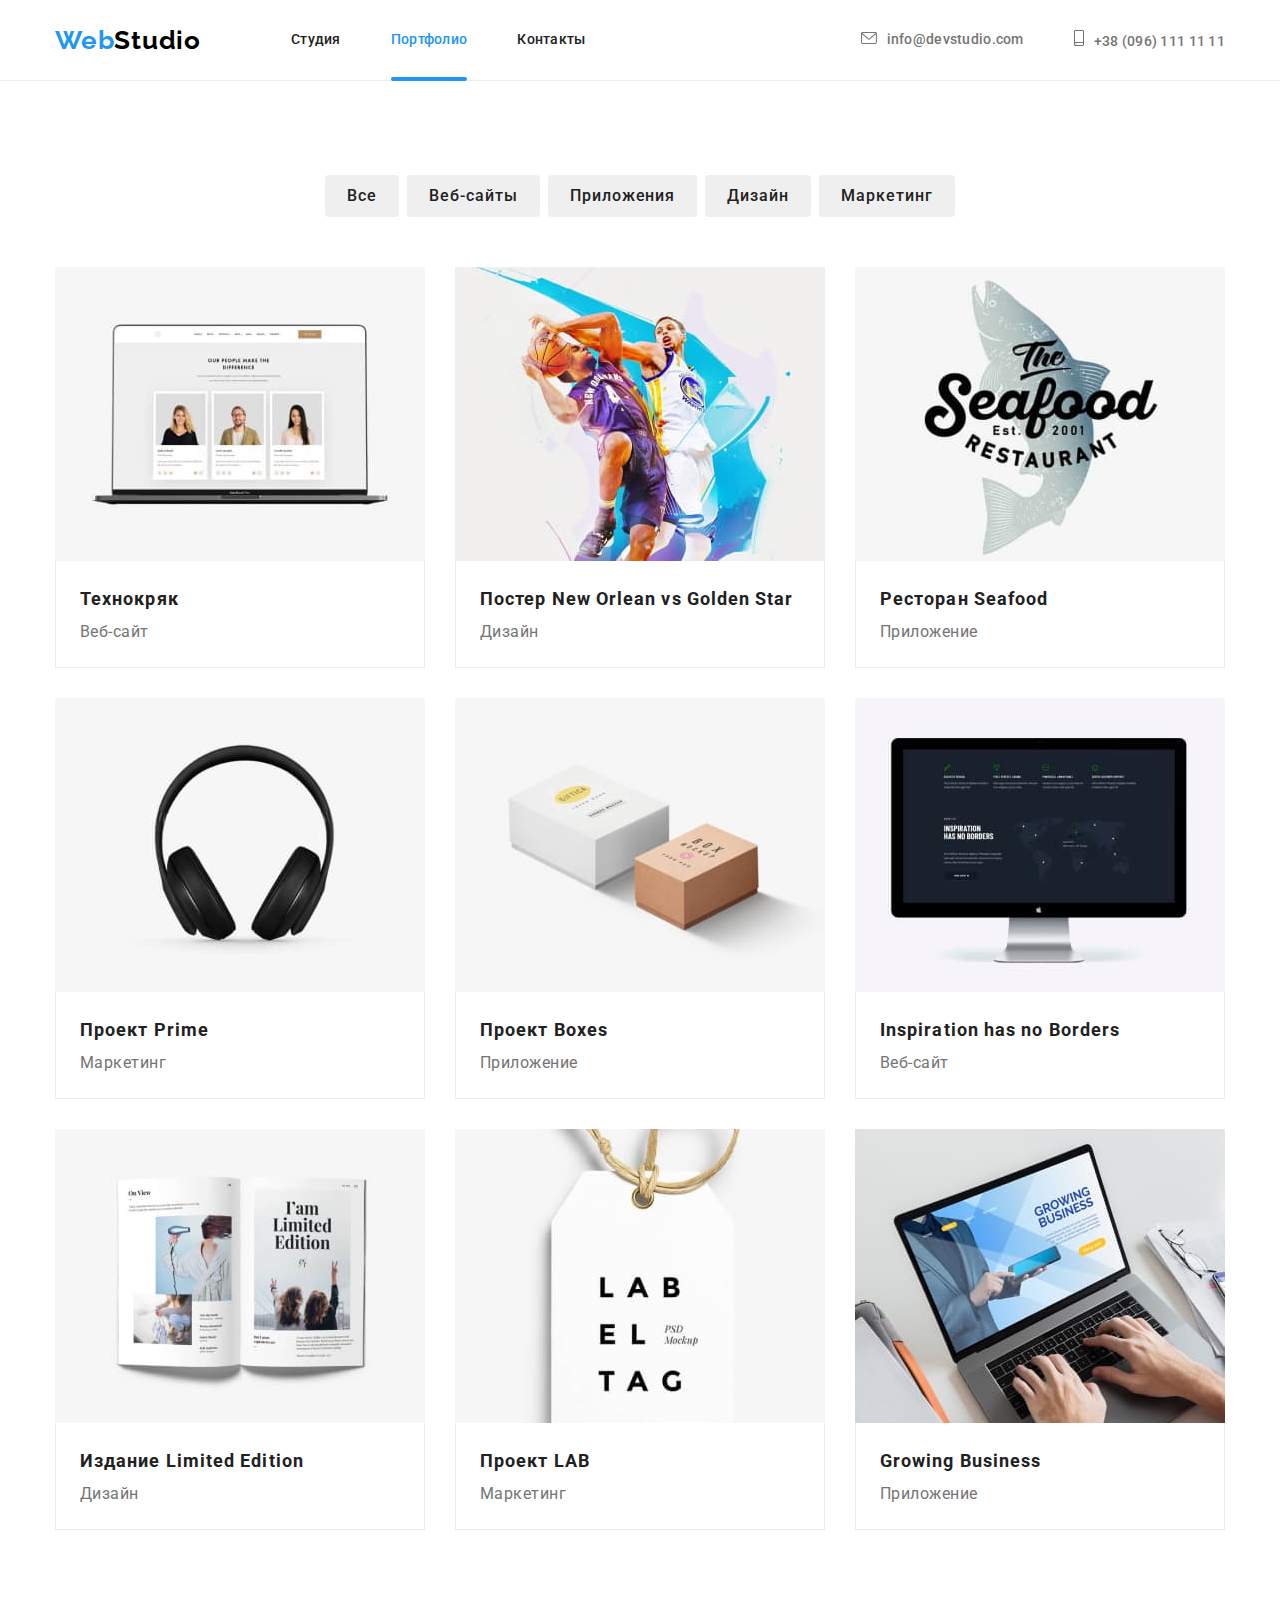
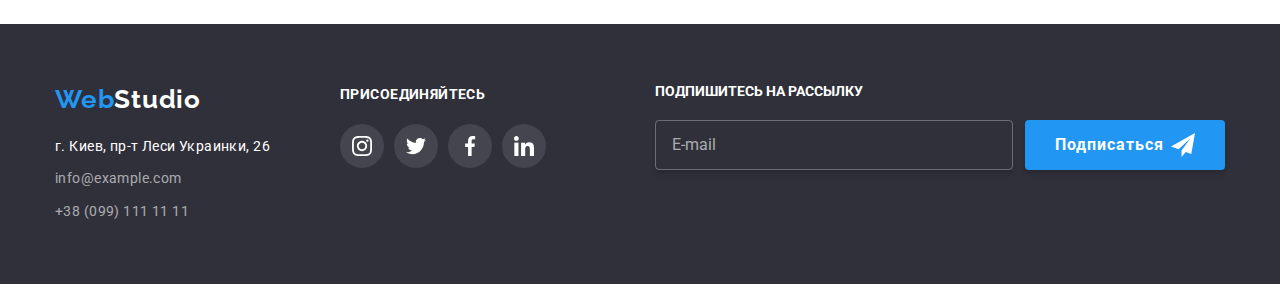
==== portfolio.html @ 4496e3cc "commit" ====
<!DOCTYPE html>
<html lang="ru">

<head>
    <meta charset="UTF-8">
    <title>Document</title>
    <link rel="preconnect" href="https://fonts.googleapis.com">
    <link rel="preconnect" href="https://fonts.gstatic.com" crossorigin>
    <link href="https://fonts.googleapis.com/css2?family=Raleway:wght@700&family=Roboto:wght@400;500;700;900&display=swap" rel="stylesheet">
    <link rel="stylesheet" href="https://cdn.jsdelivr.net/npm/modern-normalize@1.1.0/modern-normalize.min.css">
    <link rel="stylesheet" href="./css/main.min.css">
</head>

<body>
    <!--HEADER-->
<header class="page__header">
    <div class="container page__header-container">
        <nav class="page__nav">
            <a class="logo link" href="./index.html"><span class="page__logo">Web</span>Studio</a>
            <ul class="menu list">
                <li class="menu__item">
                    <a class="menu__link link" href="./index.html">Студия</a>
                </li>

                <li class="menu__item">
                    <a class="menu__link link current" href="./portfolio.html">Портфолио</a>
                </li>
                <li class="menu__item">
                    <a class="menu__link link" href="">Контакты</a>
                </li>
            </ul>
        </nav>
        <a class="contact__detail contact__margin link" href="mailto:info@devstudio.com">
            <svg class="contact__icon" width="16" height="12">
                <use href="./images/sprite.svg#icon-envelope"></use>
            </svg>info@devstudio.com</a>
        <a class="contact__detail link" href="tel:+38(096)1111111">
            <svg class="contact__icon" width="10" height="16">
                <use href="./images/sprite.svg#icon-smartphone"></use>
            </svg>+38 (096) 111 11 11</a>
    </div>
    </header>
    <main>
        <!--Секция "Кнопки навигации"-->
        <section class="portfolio__section">
            <div class="container">
            <!--<h1>Кнопки навигации</h1>-->
            <ul class="list portfolio__btn">
                <li>
                    <button class="modal__btn" type="button">Все</button>
                </li>
                <li>
                    <button class="modal__btn" type="button">Веб-сайты</button>
                </li>
                <li>
                    <button class="modal__btn" type="button">Приложения</button>
                </li>
                <li>
                    <button class="modal__btn" type="button">Дизайн</button>
                </li>
                <li>
                    <button class="modal__btn" type="button">Маркетинг</button>
                </li>
            </ul>
            <!--<h2>Иконки проектов</h2>-->
            <ul class="portfolio__list list">
                <li class="portfolio__item">
                    <a class="portfolio__link link" href="">
                        <div class="portfolio__img-wrapper">
                            <img src="./images/imgikon1.jpg" alt="Ноутбук с открытой страницей сайта" width="370">
                                <p class="overlay">Ресурс предлагает комплексные предложения с разным уровнем функционала и сервисов. Все это позволит
                            посетителю получить исчерпывающие сведения о компании или частном лице.</p>
                        </div>
                        <div class="portfolio__item-wrapper">
                            <h3 class="portfolio__header">Технокряк</h3>
                            <p class="portfolio__descr">Веб-сайт</p>
                        </div>
                    </a>
                </li>
                <li class="portfolio__item">
                    <a class="portfolio__link link" href="">
                        <div class="portfolio__img-wrapper">
                            <img src="./images/imgikon2.jpg" alt="Игра двоих баскетболистов" width="370">
                                <p class="overlay">Ресурс предлагает комплексные предложения с разным уровнем функционала и сервисов. Все это позволит
                            посетителю получить исчерпывающие сведения о компании или частном лице.</p>
                        </div>
                        <div class="portfolio__item-wrapper">
                            <h3 class="portfolio__header">Постер New Orlean vs Golden Star</h3>
                            <p class="portfolio__descr">Дизайн</p>
                        </div>
                    </a>
                </li>
                <li class="portfolio__item">
                    <a class="portfolio__link link" href="">
                        <div class="portfolio__img-wrapper">
                            <img src="./images/imgikon3.jpg" alt="Логотип ресторана Seafood" width="370">
                                <p class="overlay">Ресурс предлагает комплексные предложения с разным уровнем функционала и сервисов. Все это позволит
                            посетителю получить исчерпывающие сведения о компании или частном лице.</p>
                            </div>
                        <div class="portfolio__item-wrapper">
                            <h3 class="portfolio__header">Ресторан Seafood</h3>
                            <p class="portfolio__descr">Приложение</p>
                        </div>
                    </a>
                </li>
                <li class="portfolio__item">
                    <a class="portfolio__link link" href="">
                        <div class="portfolio__img-wrapper">
                            <img src="./images/imgikon4.jpg" alt="Накладные наушники" width="370">
                                <p class="overlay">Ресурс предлагает комплексные предложения с разным уровнем функционала и сервисов. Все это позволит
                            посетителю получить исчерпывающие сведения о компании или частном лице.</p>
                            </div>
                        <div class="portfolio__item-wrapper">
                            <h3 class="portfolio__header">Проект Prime</h3>
                            <p class="portfolio__descr">Маркетинг</p>
                        </div>
                    </a>
                </li>
                <li class="portfolio__item">
                    <a class="portfolio__link link" href="">
                        <div class="portfolio__img-wrapper">
                            <img src="./images/imgikon5.jpg" alt="Две коробки" width="370">
                                <p class="overlay">Ресурс предлагает комплексные предложения с разным уровнем функционала и сервисов. Все это позволит
                            посетителю получить исчерпывающие сведения о компании или частном лице.</p>
                            </div>
                        <div class="portfolio__item-wrapper">
                            <h3 class="portfolio__header">Проект Boxes</h3>
                            <p class="portfolio__descr">Приложение</p>
                        </div>
                    </a>
                </li>
                <li class="portfolio__item">
                    <a class="portfolio__link link" href="">
                        <div class="portfolio__img-wrapper">
                            <img src="./images/imgikon6.jpg" alt="Изображон копьютер" width="370">
                                <p class="overlay">Ресурс предлагает комплексные предложения с разным уровнем функционала и сервисов. Все это позволит
                            посетителю получить исчерпывающие сведения о компании или частном лице.</p>
                            </div>
                        <div class="portfolio__item-wrapper">
                            <h3 lang="en" class="portfolio__header">Inspiration has no Borders</h3>
                            <p class="portfolio__descr">Веб-сайт</p>
                        </div>
                    </a>
                </li>
                <li class="portfolio__item">
                    <a class="portfolio__link link" href="">
                        <div class="portfolio__img-wrapper">
                            <img src="./images/imgikon7.jpg" alt="Открытая книга" width="370">
                                <p class="overlay">Ресурс предлагает комплексные предложения с разным уровнем функционала и сервисов. Все это позволит
                            посетителю получить исчерпывающие сведения о компании или частном лице.</p>
                            </div>
                        <div class="portfolio__item-wrapper">
                            <h3 class="portfolio__header">Издание Limited Edition</h3>
                            <p class="portfolio__descr">Дизайн</p>
                        </div>
                    </a>
                </li>
                <li class="portfolio__item">
                    <a class="portfolio__link link" href="">
                        <div class="portfolio__img-wrapper">
                            <img src="./images/imgikon8.jpg" alt="Картинка логотип Проект LAB" width="370">
                                <p class="overlay">Ресурс предлагает комплексные предложения с разным уровнем функционала и сервисов. Все это позволит
                            посетителю получить исчерпывающие сведения о компании или частном лице.</p>
                        </div>
                        <div class="portfolio__item-wrapper">
                            <h3 class="portfolio__header">Проект LAB</h3>
                            <p class="portfolio__descr">Маркетинг</p>
                        </div>
                    </a>
                </li>
                <li class="portfolio__item">
                    <a class="portfolio__link link" href="">
                        <div class="portfolio__img-wrapper">
                            <img src="./images/imgikon9.jpg" alt="Печатает на ноутбуке" width="370">
                                <p class="overlay">Ресурс предлагает комплексные предложения с разным уровнем функционала и сервисов. Все это позволит
                            посетителю получить исчерпывающие сведения о компании или частном лице.</p> 
                        </div>
                        <div class="portfolio__item-wrapper">
                            <h3 class="portfolio__header">Growing Business</h3>
                            <p class="portfolio__descr">Приложение</p>
                        </div>
                    </a>
                </li>
            </ul>
            </div>
        </section>
    </main>
    <!--Подвал-->
    <footer class="footer__color">
        <div class="container footer__box">
            <div class="">
                <a class="footer__logo link" href="./index.html"><span class="page__logo">Web</span>Studio</a>
                <address>
                    <ul class="list">
                        <li class="footer__list">
                            <a class="link footer__link-light" href="">г. Киев, пр-т Леси Украинки, 26</a>
                        </li>
                        <li class="footer__list">
                            <a class="link footer__link-dark" href="mailto:info@example.com">info@example.com</a>
                        </li>
                        <li>
                            <a class="link footer__link-dark" href="tel:+38(099)1111111">+38 (099) 111 11 11</a>
                        </li>
                    </ul>
                </address>
            </div>
            <div class="footer__box-social">
                <h3 class="footer__social-title">Присоединяйтесь</h3>
                <ul class="footer__social-list list">
                    <li class="social__item">
                        <a href="" class="footer__social-link">
                            <svg class="footer__social-icon" width="20" height="20">
                                <use href="./images/sprite.svg#icon-instagram"></use>
                            </svg>
                        </a>
                    </li>
                    <li class="social__item">
                        <a href="" class="footer__social-link">
                            <svg class="footer__social-icon" width="20" height="20">
                                <use href="./images/sprite.svg#icon-twitter"></use>
                            </svg>
                        </a>
                    </li>
                    <li class="social__item">
                        <a href="" class="footer__social-link">
                            <svg class="footer__social-icon" width="20" height="20">
                                <use href="./images/sprite.svg#icon-facebook"></use>
                            </svg>
                        </a>
                    </li>
                    <li class="social__item">
                        <a href="" class="footer__social-link">
                            <svg class="footer__social-icon" width="20" height="20">
                                <use href="./images/sprite.svg#icon-linkedin"></use>
                            </svg>
                        </a>
                    </li>
                </ul>
            </div>
            <div class="footer__wrapper">
                <p class="footer__mailing">Подпишитесь на рассылку</p>
                <form class="footer__email-wrapper">
                    <input type="email" class="footer__email-form" name="Email" placeholder="E-mail" required
                        autocomplete="off" />
                    <button type="submit" class="footer__email-btn">Подписаться
                        <svg class="footer__email-icon" width="24" height="24">
                            <use href="./images/sprite.svg#send"></use>
                        </svg>
                    </button>
                </form>
            </div>
        </div>
    </footer>
    </body>
</html>
---- css/main.min.css ----
.container{width:1200px;margin-left:auto;margin-right:auto;padding-left:15px;padding-right:15px}.section{padding-bottom:94px}.title{font-weight:700;font-size:36px;line-height:1.17;text-align:center;letter-spacing:.03em;color:#212121;margin-bottom:50px}.hero{background-image:linear-gradient(rgba(47, 48, 58, 0.4), rgba(47, 48, 58, 0.4)),url(../images/bgimg.jpg);background-size:cover;background-color:#2f303a;text-align:center;padding-top:200px;padding-bottom:200px}.hero__title{font-weight:900;font-size:44px;line-height:1.36;text-align:center;letter-spacing:.06em;text-transform:uppercase;color:#fff}.hero__btn{margin-top:30px;min-width:200px;padding-top:10px;padding-left:32px;padding-bottom:10px;padding-right:32px;box-shadow:0px 4px 4px rgba(0,0,0,.15);border-radius:4px;border:0;font-weight:700;font-size:16px;line-height:1.88;letter-spacing:.06em;background:#2196f3;color:#fff;transition:background-color var(--time-and-function)}.hero__btn:hover,.hero__btn:focus{background-color:#188ce8}.description{padding-top:94px;padding-bottom:94px}.description__list{display:flex;gap:30px;flex-basis:calc((100% - 60px)/3)}.description__title{margin-bottom:10px;font-weight:700;font-size:14px;line-height:1.14;letter-spacing:.03em;text-transform:uppercase;color:#212121}.description__text{font-weight:400;font-size:14px;line-height:1.7;letter-spacing:.03em;color:#757575}.description__icon{display:flex;justify-content:center;align-items:center;margin-bottom:30px;width:270px;height:120px;background:#f5f4fa;border-radius:4px}.client{padding-top:94px;padding-bottom:94px;background-color:#fff}.client__list{display:flex;justify-content:center;gap:30px}.client__link{display:flex;align-items:center;justify-content:center;width:170px;height:92px;border:1px solid #afb1b8;border-radius:4px;color:#afb1b8;transition:border-color var(--time-and-function),color var(--time-and-function)}.client__link:hover,.client__link:focus{border:1px solid #2196f3;color:#2196f3}.client__icon{fill:currentColor}.work{padding-top:0}.work__list{display:flex;align-items:center;justify-content:center;flex-wrap:wrap;gap:30px}.team{background-color:#f5f4fa;padding-top:94px;padding-bottom:94px}.team__list{display:flex;align-items:center;justify-content:center;flex-wrap:wrap;gap:30px}.team__card{padding-bottom:30px;background:#fff;box-shadow:0px 1px 3px rgba(0,0,0,.12),0px 1px 1px rgba(0,0,0,.14),0px 2px 1px rgba(0,0,0,.2);border-radius:0px 0px 4px 4px}.team__name{padding-top:30px;margin-bottom:10px;text-align:center;font-weight:500;font-size:16px;line-height:1.19;letter-spacing:.03em;color:#212121}.team__profession{margin-bottom:16px;text-align:center;font-weight:400;font-size:16px;line-height:1.19;letter-spacing:.03em;color:#757575}.modal{position:relative;background-color:#fff;box-shadow:0px 1px 3px rgba(0,0,0,.12),0px 1px 1px rgba(0,0,0,.14),0px 2px 1px rgba(0,0,0,.2);border-radius:4px;width:528px;height:581px;padding:40px}.modal__close-btn{display:flex;justify-content:center;align-items:center;position:absolute;top:8px;right:8px;width:30px;height:30px;background-color:rgba(0,0,0,0);border:1px solid rgba(0,0,0,.1);border-radius:50%;transition:border-color var(--time-and-function)}.modal__close-btn:hover,.modal__close-btn:focus{border-color:#2196f3}.modal__close-icon{fill:#000;transition:fill var(--time-and-function)}.modal__close-btn:hover .modal__close-icon,.modal__close-btn:focus .modal__close-icon{fill:#2196f3}.form__header{font-weight:700;font-size:20px;line-height:1.15;letter-spacing:.03em;text-align:center;margin-bottom:12px}.form__label{display:flex;flex-direction:column}.label__text{font-weight:400;font-size:12px;line-height:1.17;letter-spacing:.01em;margin-bottom:4px;transition:color var(--time-and-function);color:#757575}.form__field{position:relative}.form__input{display:block;width:100%;height:40px;font-size:14px;line-height:1.14;margin-bottom:10px;outline:none;padding:12px 12px 12px 42px;border:1px solid rgba(33,33,33,.2);border-radius:4px;transition:color var(--time-and-function),border-color var(--time-and-function)}.form__input:focus-within,.form__input:hover{border-color:#2196f3;color:#2196f3}.form__icon{position:absolute;top:50%;left:12px;transform:translateY(-75%);transition:fill var(--time-and-function)}.form__input:focus-within+.form__icon,.form__input:hover+.form__icon{fill:#2196f3}.form__comment{border:1px solid rgba(33,33,33,.2);border-radius:4px;width:100%;height:120px;resize:none;padding:12px 16px;margin-bottom:20px;font-weight:400;font-size:14px;line-height:1.14;letter-spacing:.01em;outline:none;transition:color var(--time-and-function),border-color var(--time-and-function)}.form__label:focus-within .form__comment,.form__label:hover .form__comment{border-color:#2196f3;color:#2196f3}.deal{font-weight:400;font-size:14px;line-height:1.71;color:#2196f3}.deal__label{font-weight:400;font-size:14px;line-height:1.71;color:#757575;padding-left:35px;margin-bottom:30px;display:flex;position:relative;align-items:center}.check-icon{position:absolute;visibility:hidden;opacity:0;top:50%;left:13px;transform:translateY(-50%);transition:visibility var(--time-and-function),opacity var(--time-and-function)}.deal__checkbox:checked~.check-icon{visibility:visible;opacity:1}.unchecked-icon{position:absolute;opacity:1;top:50%;left:13px;transform:translateY(-50%);background-color:#fff;transition:visibility var(--time-and-function),opacity var(--time-and-function)}.deal__checkbox:checked~.unchecked-icon{visibility:hidden;opacity:0;transform:scale(0)}.modal__send-btn{display:flex;margin-left:auto;margin-right:auto;font-weight:700;font-size:16px;line-height:1.88;letter-spacing:.06em;color:#fff;background-color:#2196f3;border-radius:4px;border-color:rgba(0,0,0,0);padding:10px 55px;transition:background-color var(--time-and-function),box-shadow var(--time-and-function)}.modal__send-btn:hover,.modal__send-btn:focus{background-color:#188ce8;box-shadow:0px 4px 4px rgba(0,0,0,.15)}.portfolio__section{padding-top:94px;padding-bottom:94px}.portfolio__btn{display:flex;align-items:center;justify-content:center;flex-wrap:wrap;gap:8px;margin-bottom:50px}.modal__btn{padding-top:6px;padding-left:22px;padding-bottom:6px;padding-right:22px;border-radius:4px;border:0;font-weight:500;font-size:16px;line-height:1.88;letter-spacing:.06em;color:#212121;transition:color var(--time-and-function),background-color var(--time-and-function),box-shadow var(--time-and-function)}.modal__btn:hover,.modal__btn:focus{box-shadow:0px 3px 1px rgba(0,0,0,.1),0px 1px 2px rgba(0,0,0,.08),0px 2px 2px rgba(0,0,0,.12);border-radius:4px;background-color:#2196f3;color:#fff}.portfolio__list{margin-top:50px;display:flex;flex-wrap:wrap;gap:30px}.portfolio__item{background-color:#fff}.portfolio__link{position:relative;display:block}.portfolio__link:hover,.portfolio__link:focus{box-shadow:0px 1px 1px rgba(0,0,0,.12),0px 4px 4px rgba(0,0,0,.06),1px 4px 6px rgba(0,0,0,.16)}.overlay{position:absolute;top:0;display:block;padding:63px 24px;height:100%;width:100%;transform:translate(0, 100%);font-weight:400;font-size:18px;line-height:1.56;transition:transform var(--time-and-function);background-color:rgba(33,150,243,.9);color:#fff}.portfolio__link:hover .overlay,.portfolio__link:focus .overlay{transform:translate(0, 0)}.portfolio__img-wrapper{position:relative;overflow:hidden}.portfolio__item-wrapper{border:1px solid #ececec;border-top:none;padding:20px 24px}.portfolio__header{font-weight:700;font-size:18px;line-height:2;letter-spacing:.06em;color:#212121}.portfolio__descr{font-weight:400;font-size:16px;line-height:1.87;letter-spacing:.03em;color:#757575}.contact__icon{margin-right:10px;fill:currentColor}.contact__margin{margin-left:auto;margin-right:50px}.contact__detail{font-weight:500;font-size:14px;line-height:1.14;letter-spacing:.02em;color:#757575;transition:color var(--time-and-function)}.contact__detail:hover,.contact__detail:focus{color:#2196f3}.page__header{padding-top:0px;padding-bottom:0px}.logo{font-family:"Raleway",sans-serif;font-weight:700;font-size:26px;line-height:1.19;letter-spacing:.03em;color:#000}.page__logo{color:#2196f3}.page__header-container{display:flex;align-items:center}.page__nav{display:flex;align-items:center}.logo{margin-right:90px}.menu{display:flex;align-items:center}.menu__item:not(:last-child){margin-right:50px}.page__header{background:#fff}.menu__link{position:relative;font-weight:500;font-size:14px;line-height:1.14;letter-spacing:.02em;color:#212121;display:block;padding:32px 0;transition:color var(--time-and-function)}.menu__link:hover,.menu__link:focus{color:var(--accent-color)}.menu__link.current{color:#2196f3}.menu__link.current::after{position:absolute;display:block;bottom:-1px;height:4px;width:100%;content:"";background-color:#2196f3;border-radius:2px}.footer__logo{display:block;margin-bottom:20px;font-family:"Raleway",sans-serif;font-weight:700;font-size:26px;line-height:1.19;letter-spacing:.03em;color:#fff}.footer__color{padding-top:60px;padding-bottom:60px;background:#2f303a}.footer__list{margin-bottom:9px}.footer__link-dark{font-family:"Roboto",sans-serif;font-style:normal;font-weight:400;font-size:14px;line-height:1.7;letter-spacing:.03em;color:rgba(255,255,255,.6)}.footer__link-light{font-family:"Roboto",sans-serif;font-style:normal;font-weight:400;font-size:14px;line-height:1.7;letter-spacing:.03em;color:#fff}.footer__box{display:flex}.footer__box-social{margin-left:70px}.footer__social-list{display:flex;justify-content:center;gap:10px}.footer__social-title{margin-bottom:20px;font-family:"Roboto",sans-serif;font-style:normal;font-weight:700;font-size:14px;line-height:1.45;letter-spacing:.03em;text-transform:uppercase;color:#fff}.footer__social-link{display:flex;justify-content:center;align-items:center;width:44px;height:44px;border-radius:50%;background-color:rgba(255,255,255,.1);transition:background-color var(--time-and-function)}.footer__social-link:hover,.footer__social-link:focus{background-color:#2196f3}.footer__social-icon{fill:#fff}.footer__social-link:hover .footer__social-icon,.footer__social-link:focus .footer__social-icon{fill:#fff}.footer__wrapper:not(:last-child){margin-right:70px}.footer__wrapper:last-child{margin-left:auto}.footer__mailing{font-weight:700;font-size:14px;line-height:1.14;text-transform:uppercase;color:#fff;margin-bottom:20px}.footer__email-wrapper{display:flex}.footer__email-form{border:1px solid rgba(255,255,255,.3);box-shadow:0px 4px 4px rgba(0,0,0,.15);border-radius:4px;height:50px;width:358px;margin-right:12px;padding-left:16px;background-color:rgba(0,0,0,0);outline:none;color:#fff;transition:border-color var(--time-and-function)}.footer__email-form::placeholder{font-weight:400;font-size:16px;line-height:1.25;color:rgba(255,255,255,.6)}.footer__email-form:focus,.footer__email-form:hover{border-color:#2196f3}.footer__email-btn{display:flex;align-items:center;justify-content:space-between;width:200px;height:50px;padding:10px 28px;box-shadow:0px 4px 4px rgba(0,0,0,.15);border-radius:4px;font-weight:700;font-size:16px;line-height:1.88;letter-spacing:.06em;color:#fff;border-color:rgba(0,0,0,0);background:#2196f3;transition:background-color var(--time-and-function),box-shadow var(--time-and-function)}.footer__email-btn:hover,.footer__email-btn:focus{background-color:#188ce8;box-shadow:0px 4px 4px rgba(0,0,0,.15);color:#fff}.footer__email-icon{fill:currentColor}:root{--accent-color: #2196F3;--primary-font: "Roboto", sans-serif;--time-and-function: 250ms cubic-bezier(0.4, 0, 0.2, 1)}.social__list{display:flex;justify-content:center;gap:10px}.social__link{display:flex;justify-content:center;align-items:center;width:44px;height:44px;border-radius:50%;background-color:#fff;transition:background-color var(--time-and-function)}.social__link:hover,.social__link:focus{background-color:#2196f3}.social__icon{fill:#afb1b8}.social__link:hover .social__icon,.social__link:focus .social__icon{fill:#fff}.backdrop{position:fixed;display:flex;justify-content:center;align-items:center;top:0;left:0;z-index:100;width:100%;height:100%;background-color:rgba(0,0,0,.2);transition:opacity var(--time-and-function),visibility var(--time-and-function),transform var(--time-and-function)}.backdrop.is-hidden{visibility:hidden;opacity:0;pointer-events:none;transform:rotate(-90deg) scale(3)}.visually-hidden{position:absolute;width:1px;height:1px;margin:-1px;border:0;padding:0;white-space:nowrap;clip-path:inset(100%);clip:rect(0 0 0 0);overflow:hidden}h1,h2,h3,h4,p{margin-top:0;margin-bottom:0}ul,ol{margin-top:0;margin-bottom:0;margin-left:0;padding-inline-start:0px}img{display:block;max-width:100%;height:auto}button{cursor:pointer}.list{list-style:none}.link{text-decoration:none}body{font-family:var(--primary-font)}header{border-bottom:1px solid #ececec}/*# sourceMappingURL=main.min.css.map */
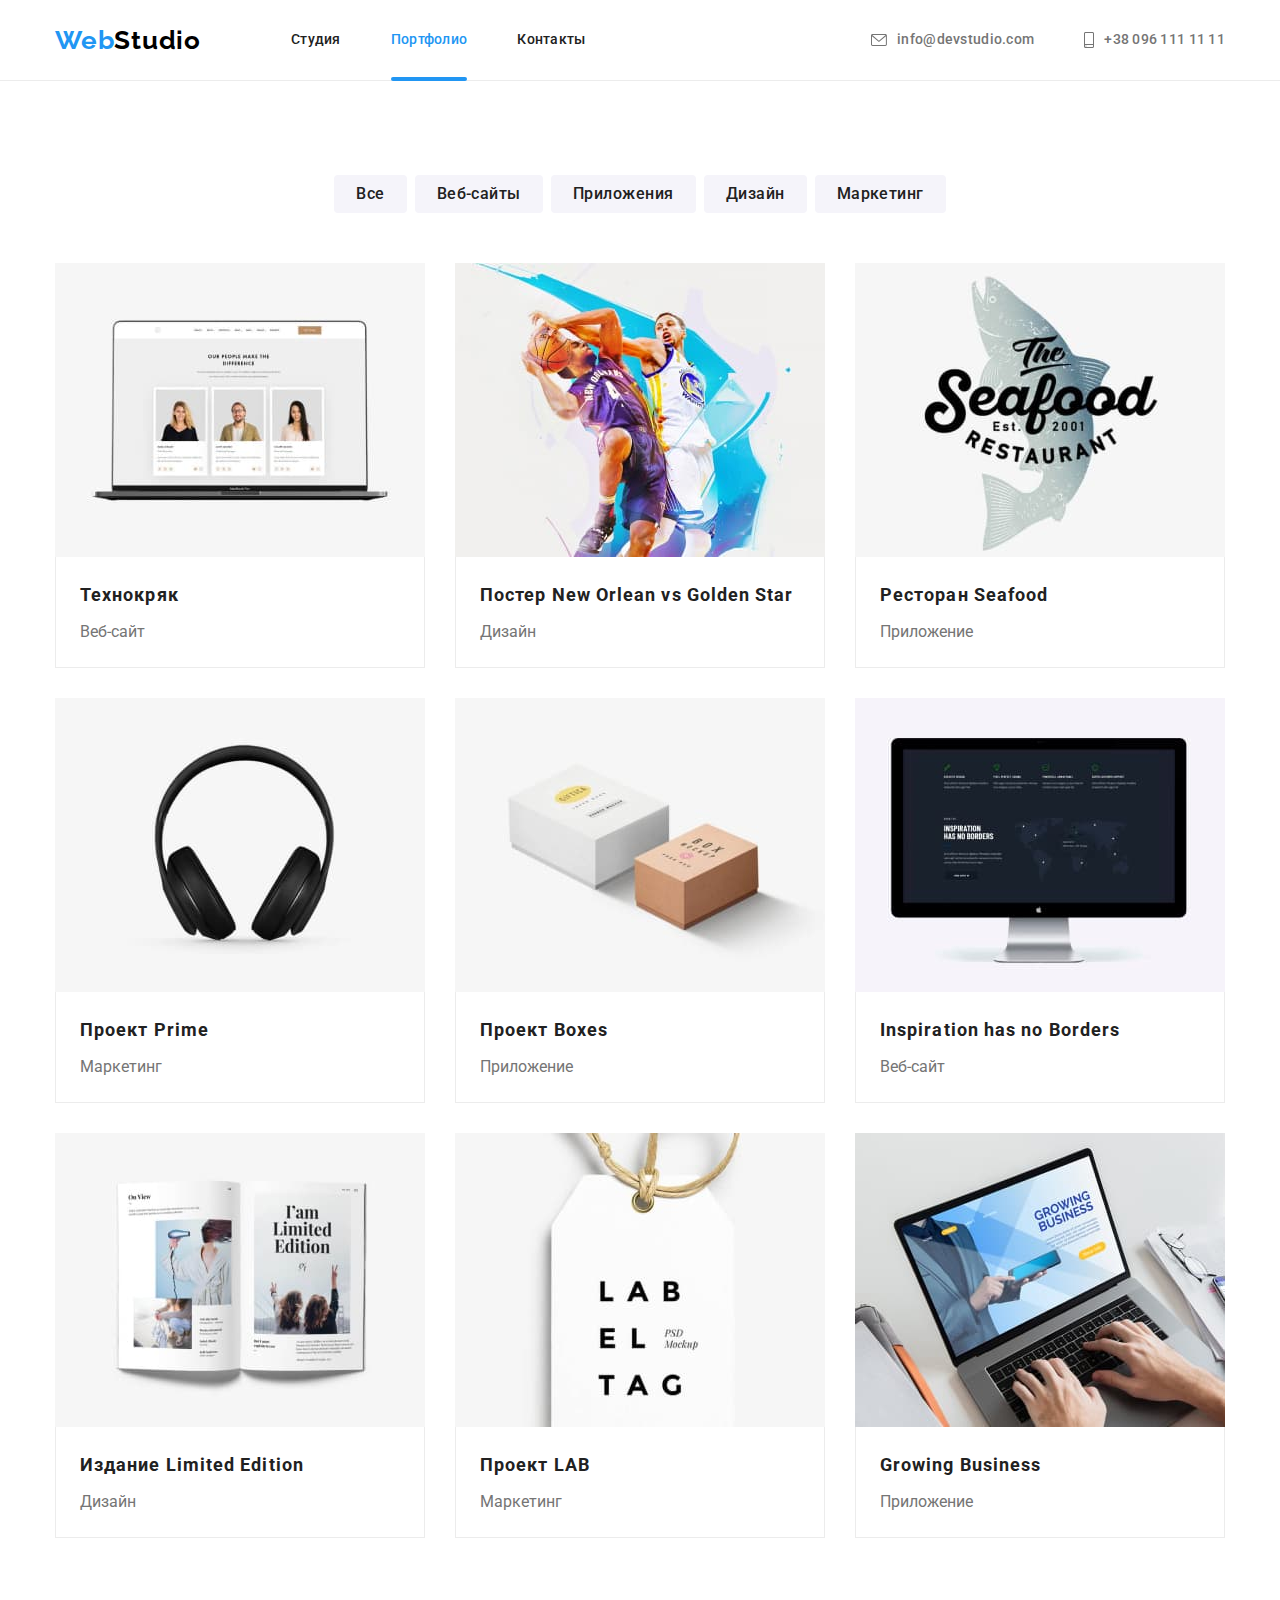
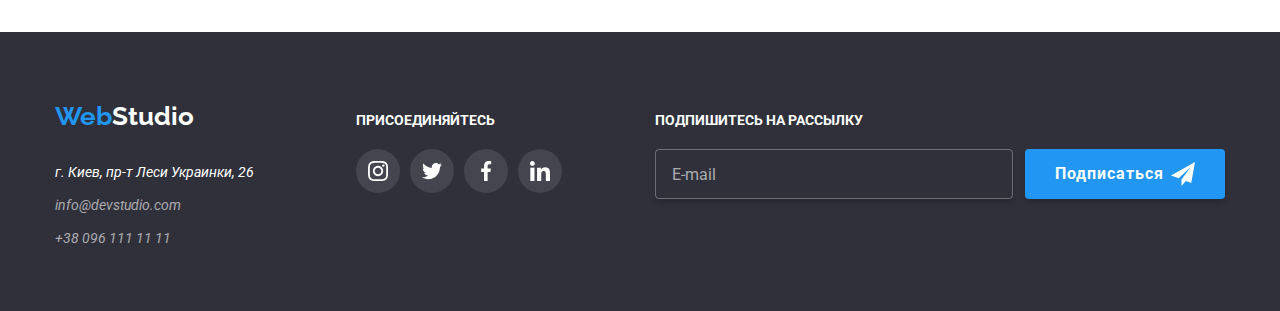
==== commit a97d6839: "finally" ====
--- a/portfolio.html
+++ b/portfolio.html
@@ -1,16 +1,16 @@
 <!DOCTYPE html>
 <html lang="ru">
-
 <head>
-    <meta charset="UTF-8">
-    <title>Document</title>
-    <link rel="preconnect" href="https://fonts.googleapis.com">
-    <link rel="preconnect" href="https://fonts.gstatic.com" crossorigin>
-    <link href="https://fonts.googleapis.com/css2?family=Raleway:wght@700&family=Roboto:wght@400;500;700;900&display=swap" rel="stylesheet">
-    <link rel="stylesheet" href="https://cdn.jsdelivr.net/npm/modern-normalize@1.1.0/modern-normalize.min.css">
-    <link rel="stylesheet" href="./css/main.min.css">
+    <meta charset="UTF-8" />
+    <meta http-equiv="X-UA-Compatible" content="IE=edge" />
+    <meta name="viewport" content="width=device-width, initial-scale=1.0" />
+    <title>Студия</title>
+    <link rel="preconnect" href="https://fonts.googleapis.com" />
+    <link rel="preconnect" href="https://fonts.gstatic.com" crossorigin />
+    <link href="https://fonts.googleapis.com/css2?family=Raleway:wght@700&family=Roboto:wght@400;500;700;900&display=swap" rel="stylesheet" />
+    <link rel="stylesheet" href="https://cdn.jsdelivr.net/npm/modern-normalize@1.1.0/modern-normalize.min.css" />
+    <link rel="stylesheet" href="./css/main.min.css" />
 </head>
-
 <body>
     <!--HEADER-->
 <header class="page__header">
@@ -21,7 +21,6 @@
                 <li class="menu__item">
                     <a class="menu__link link" href="./index.html">Студия</a>
                 </li>
-
                 <li class="menu__item">
                     <a class="menu__link link current" href="./portfolio.html">Портфолио</a>
                 </li>
@@ -30,226 +29,427 @@
                 </li>
             </ul>
         </nav>
-        <a class="contact__detail contact__margin link" href="mailto:info@devstudio.com">
-            <svg class="contact__icon" width="16" height="12">
-                <use href="./images/sprite.svg#icon-envelope"></use>
-            </svg>info@devstudio.com</a>
-        <a class="contact__detail link" href="tel:+38(096)1111111">
-            <svg class="contact__icon" width="10" height="16">
-                <use href="./images/sprite.svg#icon-smartphone"></use>
-            </svg>+38 (096) 111 11 11</a>
+        <button type="button" class="mobile-menu-btn" data-menu-open>
+            <svg class="mobile-menu-btn__icon" width="40" height="40">
+                <use href="./images/sprite.svg#burger-icon"></use>
+            </svg>
+        </button>
+        <div class="mobile-menu-wrapper" data-menu>
+            <div class="container mobile-menu__container">
+                <ul class="mobile-menu list">
+                    <li class="mobile-menu__item">
+                        <a href="./index.html" class="mobile-menu__link mobile-menu__link-current link">Студия</a>
+                    </li>
+                    <li class="mobile-menu__item">
+                        <a href="./portfolio.html" class="mobile-menu__link link">Портфолио</a>
+                    </li>
+                    <li class="mobile-menu__item">
+                        <a href="#footer" class="mobile-menu__link link ">Контакты</a>
+                    </li>
+                </ul>
+                <ul class="mobile-contacts list">
+                    <li class="mobile-contacts__item">
+                        <a href="tel:+380961111111" class="mobile-contacts__number-link link">+38 096 111 11 11</a>
+                    </li>
+                    <li class="mobile-contacts__item">
+                        <a href="mailto:info@devstudio.com"
+                            class="mobile-contacts__email-link link">info@devstudio.com</a>
+                    </li>
+                </ul>
+                <ul class="mobile-socials list">
+                    <li class="mobile-socials__item">
+                        <a href="" class="mobile-social__link link">Instagram</a>
+                    </li>
+                    <li class="mobile-socials__item">
+                        <a href="" class="mobile-social__link link">Twitter</a>
+                    </li>
+                    <li class="mobile-socials__item">
+                        <a href="" class="mobile-social__link link">Facebook</a>
+                    </li>
+                    <li class="mobile-socials__item">
+                        <a href="" class="mobile-social__link link">LinkedIn</a>
+                    </li>
+                </ul>
+                <button class="mobile-menu-close__btn" data-menu-close>
+                    <svg class="mobile-menu-close__icon" width="40" height="40">
+                        <use href="./images/sprite.svg#modal-close"></use>
+                    </svg>
+                </button>
+            </div>
+        </div>
+
+        <ul class="contact__list list">
+            <li class="contact__item">
+                <a class="contact__link link" href="mailto:info@devstudio.com">
+                    <svg class="contact__icon" width="16px" height="12px">
+                        <use href="./images/sprite.svg#envelope"></use>
+                    </svg>
+                    info@devstudio.com</a>
+            </li>
+            <li class="contact__item">
+                <a class="contact__link link" href="tel:+380961111111"><svg class="contact__icon" width="10px"
+                        height="16px">
+                        <use href="./images/sprite.svg#smartphone"></use>
+                    </svg>
+                    +38 096 111 11 11</a>
+            </li>
+        </ul>
     </div>
-    </header>
+</header>
     <main>
         <!--Секция "Кнопки навигации"-->
         <section class="portfolio__section">
             <div class="container">
-            <!--<h1>Кнопки навигации</h1>-->
-            <ul class="list portfolio__btn">
-                <li>
-                    <button class="modal__btn" type="button">Все</button>
-                </li>
-                <li>
-                    <button class="modal__btn" type="button">Веб-сайты</button>
-                </li>
-                <li>
-                    <button class="modal__btn" type="button">Приложения</button>
-                </li>
-                <li>
-                    <button class="modal__btn" type="button">Дизайн</button>
-                </li>
-                <li>
-                    <button class="modal__btn" type="button">Маркетинг</button>
-                </li>
-            </ul>
-            <!--<h2>Иконки проектов</h2>-->
-            <ul class="portfolio__list list">
-                <li class="portfolio__item">
-                    <a class="portfolio__link link" href="">
-                        <div class="portfolio__img-wrapper">
-                            <img src="./images/imgikon1.jpg" alt="Ноутбук с открытой страницей сайта" width="370">
-                                <p class="overlay">Ресурс предлагает комплексные предложения с разным уровнем функционала и сервисов. Все это позволит
-                            посетителю получить исчерпывающие сведения о компании или частном лице.</p>
-                        </div>
-                        <div class="portfolio__item-wrapper">
-                            <h3 class="portfolio__header">Технокряк</h3>
-                            <p class="portfolio__descr">Веб-сайт</p>
-                        </div>
-                    </a>
-                </li>
-                <li class="portfolio__item">
-                    <a class="portfolio__link link" href="">
-                        <div class="portfolio__img-wrapper">
-                            <img src="./images/imgikon2.jpg" alt="Игра двоих баскетболистов" width="370">
-                                <p class="overlay">Ресурс предлагает комплексные предложения с разным уровнем функционала и сервисов. Все это позволит
-                            посетителю получить исчерпывающие сведения о компании или частном лице.</p>
-                        </div>
-                        <div class="portfolio__item-wrapper">
-                            <h3 class="portfolio__header">Постер New Orlean vs Golden Star</h3>
-                            <p class="portfolio__descr">Дизайн</p>
-                        </div>
-                    </a>
-                </li>
-                <li class="portfolio__item">
-                    <a class="portfolio__link link" href="">
-                        <div class="portfolio__img-wrapper">
-                            <img src="./images/imgikon3.jpg" alt="Логотип ресторана Seafood" width="370">
-                                <p class="overlay">Ресурс предлагает комплексные предложения с разным уровнем функционала и сервисов. Все это позволит
-                            посетителю получить исчерпывающие сведения о компании или частном лице.</p>
-                            </div>
-                        <div class="portfolio__item-wrapper">
-                            <h3 class="portfolio__header">Ресторан Seafood</h3>
-                            <p class="portfolio__descr">Приложение</p>
-                        </div>
-                    </a>
-                </li>
-                <li class="portfolio__item">
-                    <a class="portfolio__link link" href="">
-                        <div class="portfolio__img-wrapper">
-                            <img src="./images/imgikon4.jpg" alt="Накладные наушники" width="370">
-                                <p class="overlay">Ресурс предлагает комплексные предложения с разным уровнем функционала и сервисов. Все это позволит
-                            посетителю получить исчерпывающие сведения о компании или частном лице.</p>
-                            </div>
-                        <div class="portfolio__item-wrapper">
-                            <h3 class="portfolio__header">Проект Prime</h3>
-                            <p class="portfolio__descr">Маркетинг</p>
-                        </div>
-                    </a>
-                </li>
-                <li class="portfolio__item">
-                    <a class="portfolio__link link" href="">
-                        <div class="portfolio__img-wrapper">
-                            <img src="./images/imgikon5.jpg" alt="Две коробки" width="370">
-                                <p class="overlay">Ресурс предлагает комплексные предложения с разным уровнем функционала и сервисов. Все это позволит
-                            посетителю получить исчерпывающие сведения о компании или частном лице.</p>
-                            </div>
-                        <div class="portfolio__item-wrapper">
-                            <h3 class="portfolio__header">Проект Boxes</h3>
-                            <p class="portfolio__descr">Приложение</p>
-                        </div>
-                    </a>
-                </li>
-                <li class="portfolio__item">
-                    <a class="portfolio__link link" href="">
-                        <div class="portfolio__img-wrapper">
-                            <img src="./images/imgikon6.jpg" alt="Изображон копьютер" width="370">
-                                <p class="overlay">Ресурс предлагает комплексные предложения с разным уровнем функционала и сервисов. Все это позволит
-                            посетителю получить исчерпывающие сведения о компании или частном лице.</p>
-                            </div>
-                        <div class="portfolio__item-wrapper">
-                            <h3 lang="en" class="portfolio__header">Inspiration has no Borders</h3>
-                            <p class="portfolio__descr">Веб-сайт</p>
-                        </div>
-                    </a>
-                </li>
-                <li class="portfolio__item">
-                    <a class="portfolio__link link" href="">
-                        <div class="portfolio__img-wrapper">
-                            <img src="./images/imgikon7.jpg" alt="Открытая книга" width="370">
-                                <p class="overlay">Ресурс предлагает комплексные предложения с разным уровнем функционала и сервисов. Все это позволит
-                            посетителю получить исчерпывающие сведения о компании или частном лице.</p>
-                            </div>
-                        <div class="portfolio__item-wrapper">
-                            <h3 class="portfolio__header">Издание Limited Edition</h3>
-                            <p class="portfolio__descr">Дизайн</p>
-                        </div>
-                    </a>
-                </li>
-                <li class="portfolio__item">
-                    <a class="portfolio__link link" href="">
-                        <div class="portfolio__img-wrapper">
-                            <img src="./images/imgikon8.jpg" alt="Картинка логотип Проект LAB" width="370">
-                                <p class="overlay">Ресурс предлагает комплексные предложения с разным уровнем функционала и сервисов. Все это позволит
-                            посетителю получить исчерпывающие сведения о компании или частном лице.</p>
-                        </div>
-                        <div class="portfolio__item-wrapper">
-                            <h3 class="portfolio__header">Проект LAB</h3>
-                            <p class="portfolio__descr">Маркетинг</p>
-                        </div>
-                    </a>
-                </li>
-                <li class="portfolio__item">
-                    <a class="portfolio__link link" href="">
-                        <div class="portfolio__img-wrapper">
-                            <img src="./images/imgikon9.jpg" alt="Печатает на ноутбуке" width="370">
-                                <p class="overlay">Ресурс предлагает комплексные предложения с разным уровнем функционала и сервисов. Все это позволит
-                            посетителю получить исчерпывающие сведения о компании или частном лице.</p> 
-                        </div>
-                        <div class="portfolio__item-wrapper">
-                            <h3 class="portfolio__header">Growing Business</h3>
-                            <p class="portfolio__descr">Приложение</p>
-                        </div>
-                    </a>
-                </li>
-            </ul>
+                <h1 class="visually-hidden">Портфолио</h1>
+                <ul class="portfolio__btn-list list">
+                    <li class="btn-list__item"><button class="portfolio__btn" type="button">Все</button></li>
+                    <li class="btn-list__item">
+                        <button class="portfolio__btn" type="button">Веб-сайты</button>
+                    </li>
+                    <li class="btn-list__item">
+                        <button class="portfolio__btn" type="button">Приложения</button>
+                    </li>
+                    <li class="btn-list__item">
+                        <button class="portfolio__btn" type="button">Дизайн</button>
+                    </li>
+                    <li class="btn-list__item">
+                        <button class="portfolio__btn" type="button">Маркетинг</button>
+                    </li>
+                </ul>
+                <ul class="portfolio__card-list list">
+                    <li class="portfolio__card">
+                        <a href="#" class="portfolio__link link">
+                            <div class="portfolio__img-wrapper">
+                                <picture>
+                                    <source srcset="./images/section-portfolio/desktop/portfolio1-desktop.jpg 1x,
+        											./images/section-portfolio/desktop/portfolio1-desktop@2x.jpg 2x
+        											" media="(min-width: 1200px)" />
+
+                                    <source srcset="./images/section-portfolio/tablet/portfolio1-tablet.jpg 1x,
+        											./images/section-portfolio/tablet/portfolio1-tablet@2x.jpg 2x
+        											" media="(min-width: 768px)" />
+
+                                    <source srcset="./images/section-portfolio/mobile/portfolio1-mobile.jpg 1x,
+        											./images/section-portfolio/mobile/portfolio1-mobile@2x.jpg 2x
+        											" media="(max-width: 767px)" />
+
+                                    <img class="portfolio__img" src="./images/section-portfolio/mobile/portfolio1-mobile.jpg"
+                                        alt="Технокряк" />
+                                </picture>
+                                <p class="img__overlay">Ресурс предлагает комплексные предложения с разным уровнем функционала и
+                                    сервисов. Все это позволит
+                                    посетителю получить исчерпывающие сведения о компании или частном лице.</p>
+                            </div>
+                            <div class="portfolio__card-wrapper">
+                                <h2 class="portfolio__header">Технокряк</h2>
+                                <p class="portfolio__descr">Веб-сайт</p>
+                            </div>
+                        </a>
+                    </li>
+                    <li class="portfolio__card">
+                        <a href="#" class="portfolio__link link">
+                            <div class="portfolio__img-wrapper">
+                                <picture>
+                                    <source srcset="./images/section-portfolio/desktop/portfolio2-desktop.jpg 1x,
+        											./images/section-portfolio/desktop/portfolio2-desktop@2x.jpg 2x
+        											" media="(min-width: 1200px)" />
+
+                                    <source srcset="./images/section-portfolio/tablet/portfolio2-tablet.jpg 1x,
+        											./images/section-portfolio/tablet/portfolio2-tablet@2x.jpg 2x
+        											" media="(min-width: 768px)" />
+
+                                    <source srcset="./images/section-portfolio/mobile/portfolio2-mobile.jpg 1x,
+        											./images/section-portfolio/mobile/portfolio2-mobile@2x.jpg 2x
+        											" media="(max-width: 767px)" />
+
+                                    <img class="portfolio__img" lang="en"
+                                        src="./images/section-portfolio/mobile/portfolio2-mobile.jpg"
+                                        alt="poster New Orlean vs Golden Star" />
+                                </picture>
+                                <p class="img__overlay">Ресурс предлагает комплексные предложения с разным уровнем функционала и
+                                    сервисов. Все это позволит
+                                    посетителю получить исчерпывающие сведения о компании или частном лице.</p>
+                            </div>
+                            <div class="portfolio__card-wrapper">
+                                <h2 lang="en" class="portfolio__header">Постер New Orlean vs Golden Star</h2>
+                                <p class="portfolio__descr">Дизайн</p>
+                            </div>
+                        </a>
+                    </li>
+                    <li class="portfolio__card">
+                        <a href="#" class="portfolio__link link">
+                            <div class="portfolio__img-wrapper">
+                                <picture>
+                                    <source srcset="./images/section-portfolio/desktop/portfolio3-desktop.jpg 1x,
+        											./images/section-portfolio/desktop/portfolio3-desktop@2x.jpg 2x
+        											" media="(min-width: 1200px)" />
+
+                                    <source srcset="./images/section-portfolio/tablet/portfolio3-tablet.jpg 1x,
+        											./images/section-portfolio/tablet/portfolio3-tablet@2x.jpg 2x
+        											" media="(min-width: 768px)" />
+
+                                    <source srcset="./images/section-portfolio/mobile/portfolio3-mobile.jpg 1x,
+        											./images/section-portfolio/mobile/portfolio3-mobile@2x.jpg 2x
+        											" media="(max-width: 767px)" />
+
+                                    <img class="portfolio__img" src="./images/section-portfolio/mobile/portfolio3-mobile.jpg"
+                                        alt="Ресторан сифуд" />
+                                </picture>
+                                <p class="img__overlay">Ресурс предлагает комплексные предложения с разным уровнем функционала и
+                                    сервисов. Все это позволит
+                                    посетителю получить исчерпывающие сведения о компании или частном лице.</p>
+                            </div>
+                            <div class="portfolio__card-wrapper">
+                                <h2 lang="en" class="portfolio__header">Ресторан Seafood</h2>
+                                <p class="portfolio__descr">Приложение</p>
+                            </div>
+                        </a>
+                    </li>
+                    <li class="portfolio__card">
+                        <a href="#" class="portfolio__link link">
+                            <div class="portfolio__img-wrapper">
+                                <picture>
+                                    <source srcset="./images/section-portfolio/desktop/portfolio4-desktop.jpg 1x,
+        											./images/section-portfolio/desktop/portfolio4-desktop@2x.jpg 2x
+        											" media="(min-width: 1200px)" />
+
+                                    <source srcset="./images/section-portfolio/tablet/portfolio4-tablet.jpg 1x,
+        											./images/section-portfolio/tablet/portfolio4-tablet@2x.jpg 2x
+        											" media="(min-width: 768px)" />
+
+                                    <source srcset="./images/section-portfolio/mobile/portfolio4-mobile.jpg 1x,
+        											./images/section-portfolio/mobile/portfolio4-mobile@2x.jpg 2x
+        											" media="(max-width: 767px)" />
+
+                                    <img class="portfolio__img" src="./images/section-portfolio/mobile/portfolio4-mobile.jpg"
+                                        alt="Проект прайм" />
+                                </picture>
+                                <p class="img__overlay">Ресурс предлагает комплексные предложения с разным уровнем функционала и
+                                    сервисов. Все это позволит
+                                    посетителю получить исчерпывающие сведения о компании или частном лице.</p>
+                            </div>
+                            <div class="portfolio__card-wrapper">
+                                <h2 lang="en" class="portfolio__header">Проект Prime</h2>
+                                <p class="portfolio__descr">Маркетинг</p>
+                            </div>
+                        </a>
+                    </li>
+                    <li class="portfolio__card">
+                        <a href="#" class="portfolio__link link">
+                            <div class="portfolio__img-wrapper">
+                                <picture>
+                                    <source srcset="./images/section-portfolio/desktop/portfolio5-desktop.jpg 1x,
+        											./images/section-portfolio/desktop/portfolio5-desktop@2x.jpg 2x
+        											" media="(min-width: 1200px)" />
+
+                                    <source srcset="./images/section-portfolio/tablet/portfolio5-tablet.jpg 1x,
+        											./images/section-portfolio/tablet/portfolio5-tablet@2x.jpg 2x
+        											" media="(min-width: 768px)" />
+
+                                    <source srcset="./images/section-portfolio/mobile/portfolio5-mobile.jpg 1x,
+        											./images/section-portfolio/mobile/portfolio5-mobile@2x.jpg 2x
+        											" media="(max-width: 767px)" />
+
+                                    <img class="portfolio__img" src="./images/section-portfolio/mobile/portfolio5-mobile.jpg"
+                                        alt="Проект боксез" />
+                                </picture>
+                                <p class="img__overlay">Ресурс предлагает комплексные предложения с разным уровнем функционала и
+                                    сервисов. Все это позволит
+                                    посетителю получить исчерпывающие сведения о компании или частном лице.</p>
+                            </div>
+                            <div class="portfolio__card-wrapper">
+                                <h2 lang="en" class="portfolio__header">Проект Boxes</h2>
+                                <p class="portfolio__descr">Приложение</p>
+                            </div>
+                        </a>
+                    </li>
+                    <li class="portfolio__card">
+                        <a href="#" class="portfolio__link link">
+                            <div class="portfolio__img-wrapper">
+                                <picture>
+                                    <source srcset="./images/section-portfolio/desktop/portfolio6-desktop.jpg 1x,
+        											./images/section-portfolio/desktop/portfolio6-desktop@2x.jpg 2x
+        											" media="(min-width: 1200px)" />
+
+                                    <source srcset="./images/section-portfolio/tablet/portfolio6-tablet.jpg 1x,
+        											./images/section-portfolio/tablet/portfolio6-tablet@2x.jpg 2x
+        											" media="(min-width: 768px)" />
+
+                                    <source srcset="./images/section-portfolio/mobile/portfolio6-mobile.jpg 1x,
+        											./images/section-portfolio/mobile/portfolio6-mobile@2x.jpg 2x
+        											" media="(max-width: 767px)" />
+
+                                    <img class="portfolio__img" lang="en"
+                                        src="./images/section-portfolio/mobile/portfolio6-mobile.jpg" alt="Inspiration has no Borders" />
+                                </picture>
+                                <p class="img__overlay">Ресурс предлагает комплексные предложения с разным уровнем функционала и
+                                    сервисов. Все это позволит
+                                    посетителю получить исчерпывающие сведения о компании или частном лице.</p>
+                            </div>
+                            <div class="portfolio__card-wrapper">
+                                <h2 lang="en" class="portfolio__header">Inspiration has no Borders</h2>
+                                <p class="portfolio__descr">Веб-сайт</p>
+                            </div>
+                        </a>
+                    </li>
+                    <li class="portfolio__card">
+                        <a href="#" class="portfolio__link link">
+                            <div class="portfolio__img-wrapper">
+                                <picture>
+                                    <source srcset="./images/section-portfolio/desktop/portfolio7-desktop.jpg 1x,
+        											./images/section-portfolio/desktop/portfolio7-desktop@2x.jpg 2x
+        											" media="(min-width: 1200px)" />
+
+                                    <source srcset="./images/section-portfolio/tablet/portfolio7-tablet.jpg 1x,
+        											./images/section-portfolio/tablet/portfolio7-tablet@2x.jpg 2x
+        											" media="(min-width: 768px)" />
+
+                                    <source srcset="./images/section-portfolio/mobile/portfolio7-mobile.jpg 1x,
+        											./images/section-portfolio/mobile/portfolio7-mobile@2x.jpg 2x
+        											" media="(max-width: 767px)" />
+
+                                    <img class="portfolio__img" src="./images/section-portfolio/mobile/portfolio7-mobile.jpg"
+                                        alt="Издание Лимитед Единшн" />
+                                </picture>
+                                <p class="img__overlay">Ресурс предлагает комплексные предложения с разным уровнем функционала и
+                                    сервисов. Все это позволит
+                                    посетителю получить исчерпывающие сведения о компании или частном лице.</p>
+                            </div>
+                            <div class="portfolio__card-wrapper">
+                                <h2 lang="en" class="portfolio__header">Издание Limited Edition</h2>
+                                <p class="portfolio__descr">Дизайн</p>
+                            </div>
+                        </a>
+                    </li>
+                    <li class="portfolio__card">
+                        <a href="#" class="portfolio__link link">
+                            <div class="portfolio__img-wrapper">
+                                <picture>
+                                    <source srcset="./images/section-portfolio/desktop/portfolio8-desktop.jpg 1x,
+                                                    ./images/section-portfolio/desktop/portfolio8-desktop@2x.jpg 2x
+        											" media="(min-width: 1200px)" />
+
+                                    <source srcset="./images/section-portfolio/tablet/portfolio8-tablet.jpg 1x,
+        											./images/section-portfolio/tablet/portfolio8-tablet@2x.jpg 2x
+        											" media="(min-width: 768px)" />
+
+                                    <source srcset="./images/section-portfolio/mobile/portfolio8-mobile.jpg 1x,
+        											./images/section-portfolio/mobile/portfolio8-mobile@2x.jpg 2x
+        											" media="(max-width: 767px)" />
+
+                                    <img class="portfolio__img" src="./images/section-portfolio/mobile/portfolio8-mobile.jpg"
+                                        alt="Проект ЛАБ" />
+                                </picture>
+                                <p class="img__overlay">Ресурс предлагает комплексные предложения с разным уровнем функционала и
+                                    сервисов. Все это позволит
+                                    посетителю получить исчерпывающие сведения о компании или частном лице.</p>
+                            </div>
+                            <div class="portfolio__card-wrapper">
+                                <h2 lang="en" class="portfolio__header">Проект LAB</h2>
+                                <p class="portfolio__descr">Маркетинг</p>
+                            </div>
+                        </a>
+                    </li>
+                    <li class="portfolio__card">
+                        <a href="#" class="portfolio__link link">
+                            <div class="portfolio__img-wrapper">
+                                <picture>
+                                    <source srcset="./images/section-portfolio/desktop/portfolio9-desktop.jpg 1x,
+        											./images/section-portfolio/desktop/portfolio9-desktop@2x.jpg 2x
+        											" media="(min-width: 1200px)" />
+
+                                    <source srcset="./images/section-portfolio/tablet/portfolio9-tablet.jpg 1x,
+        											./images/section-portfolio/tablet/portfolio9-tablet@2x.jpg 2x
+        											" media="(min-width: 768px)" />
+
+                                    <source srcset="./images/section-portfolio/mobile/portfolio9-mobile.jpg 1x,
+        											./images/section-portfolio/mobile/portfolio9-mobile@2x.jpg 2x
+        											" media="(max-width: 767px)" />
+
+                                    <img class="portfolio__img" src="./images/section-portfolio/mobile/portfolio9-mobile.jpg"
+                                        alt="Растущий бизнесс" />
+                                </picture>
+                                <p class="img__overlay">Ресурс предлагает комплексные предложения с разным уровнем функционала и
+                                    сервисов. Все это позволит
+                                    посетителю получить исчерпывающие сведения о компании или частном лице.</p>
+                            </div>
+                            <div class="portfolio__card-wrapper">
+                                <h2 lang="en" class="portfolio__header">Growing Business</h2>
+                                <p class="portfolio__descr">Приложение</p>
+                            </div>
+                        </a>
+                    </li>
+                </ul>
             </div>
         </section>
     </main>
     <!--Подвал-->
-    <footer class="footer__color">
-        <div class="container footer__box">
-            <div class="">
-                <a class="footer__logo link" href="./index.html"><span class="page__logo">Web</span>Studio</a>
-                <address>
-                    <ul class="list">
-                        <li class="footer__list">
-                            <a class="link footer__link-light" href="">г. Киев, пр-т Леси Украинки, 26</a>
+    <footer class="page__footer">
+        <div class="footer__wrapper container">
+            <div class="footer__item">
+                <a class="footer__logo" href="#" lang="en"><span class="page__logo">Web</span>Studio</a>
+                <address class="adress">
+                    <ul class="adress_list list">
+                        <li class="adress__item">
+                            <a class="adress__map link" href="https://goo.gl/maps/96DnFLnk3c7bB1Dx6" target="_blank"
+                                rel="noopener noreferrer">г. Киев, пр-т Леси Украинки, 26</a>
                         </li>
-                        <li class="footer__list">
-                            <a class="link footer__link-dark" href="mailto:info@example.com">info@example.com</a>
+                        <li class="adress__item">
+                            <a class="adress__link link" href="mailto:info@devstudio.com">info@devstudio.com</a>
                         </li>
-                        <li>
-                            <a class="link footer__link-dark" href="tel:+38(099)1111111">+38 (099) 111 11 11</a>
+                        <li class="adress__item">
+                            <a class="adress__link link" href="tel:+380961111111">+38 096 111 11 11</a>
                         </li>
                     </ul>
                 </address>
             </div>
-            <div class="footer__box-social">
-                <h3 class="footer__social-title">Присоединяйтесь</h3>
-                <ul class="footer__social-list list">
+            <div class="footer__item">
+                <p class="footer__paragraph">присоединяйтесь</p>
+                <ul class="social__list list social__list_footer">
                     <li class="social__item">
-                        <a href="" class="footer__social-link">
-                            <svg class="footer__social-icon" width="20" height="20">
-                                <use href="./images/sprite.svg#icon-instagram"></use>
+                        <a href="#" class="social__footer-link link">
+                            <svg class="social__footer-icon" width="20px" height="20px">
+                                <use href="./images/sprite.svg#instagram"></use>
                             </svg>
                         </a>
                     </li>
                     <li class="social__item">
-                        <a href="" class="footer__social-link">
-                            <svg class="footer__social-icon" width="20" height="20">
-                                <use href="./images/sprite.svg#icon-twitter"></use>
+                        <a href="#" class="social__footer-link link">
+                            <svg class="social__footer-icon" width="20px" height="20px">
+                                <use href="./images/sprite.svg#twitter"></use>
                             </svg>
                         </a>
                     </li>
                     <li class="social__item">
-                        <a href="" class="footer__social-link">
-                            <svg class="footer__social-icon" width="20" height="20">
-                                <use href="./images/sprite.svg#icon-facebook"></use>
+                        <a href="#" class="social__footer-link link">
+                            <svg class="social__footer-icon" width="20px" height="20px">
+                                <use href="./images/sprite.svg#facebook"></use>
                             </svg>
                         </a>
                     </li>
                     <li class="social__item">
-                        <a href="" class="footer__social-link">
-                            <svg class="footer__social-icon" width="20" height="20">
-                                <use href="./images/sprite.svg#icon-linkedin"></use>
+                        <a href="#" class="social__footer-link link">
+                            <svg class="social__footer-icon" width="20px" height="20px">
+                                <use href="./images/sprite.svg#linkedin"></use>
                             </svg>
                         </a>
                     </li>
                 </ul>
             </div>
-            <div class="footer__wrapper">
-                <p class="footer__mailing">Подпишитесь на рассылку</p>
+            <div class="footer__item">
+                <p class="footer__paragraph">Подпишитесь на рассылку</p>
                 <form class="footer__email-wrapper">
-                    <input type="email" class="footer__email-form" name="Email" placeholder="E-mail" required
+                    <input class="footer__form" type="email" name="Email" placeholder="E-mail" required
                         autocomplete="off" />
                     <button type="submit" class="footer__email-btn">Подписаться
                         <svg class="footer__email-icon" width="24" height="24">
-                            <use href="./images/sprite.svg#send"></use>
+                            <use href="./images/icons/icons.svg#send"></use>
                         </svg>
                     </button>
                 </form>
             </div>
         </div>
     </footer>
+    <script src="./js/mobile-menu.js"></script>
     </body>
 </html>--- a/css/main.min.css
+++ b/css/main.min.css
@@ -1 +1 @@
-.container{width:1200px;margin-left:auto;margin-right:auto;padding-left:15px;padding-right:15px}.section{padding-bottom:94px}.title{font-weight:700;font-size:36px;line-height:1.17;text-align:center;letter-spacing:.03em;color:#212121;margin-bottom:50px}.hero{background-image:linear-gradient(rgba(47, 48, 58, 0.4), rgba(47, 48, 58, 0.4)),url(../images/bgimg.jpg);background-size:cover;background-color:#2f303a;text-align:center;padding-top:200px;padding-bottom:200px}.hero__title{font-weight:900;font-size:44px;line-height:1.36;text-align:center;letter-spacing:.06em;text-transform:uppercase;color:#fff}.hero__btn{margin-top:30px;min-width:200px;padding-top:10px;padding-left:32px;padding-bottom:10px;padding-right:32px;box-shadow:0px 4px 4px rgba(0,0,0,.15);border-radius:4px;border:0;font-weight:700;font-size:16px;line-height:1.88;letter-spacing:.06em;background:#2196f3;color:#fff;transition:background-color var(--time-and-function)}.hero__btn:hover,.hero__btn:focus{background-color:#188ce8}.description{padding-top:94px;padding-bottom:94px}.description__list{display:flex;gap:30px;flex-basis:calc((100% - 60px)/3)}.description__title{margin-bottom:10px;font-weight:700;font-size:14px;line-height:1.14;letter-spacing:.03em;text-transform:uppercase;color:#212121}.description__text{font-weight:400;font-size:14px;line-height:1.7;letter-spacing:.03em;color:#757575}.description__icon{display:flex;justify-content:center;align-items:center;margin-bottom:30px;width:270px;height:120px;background:#f5f4fa;border-radius:4px}.client{padding-top:94px;padding-bottom:94px;background-color:#fff}.client__list{display:flex;justify-content:center;gap:30px}.client__link{display:flex;align-items:center;justify-content:center;width:170px;height:92px;border:1px solid #afb1b8;border-radius:4px;color:#afb1b8;transition:border-color var(--time-and-function),color var(--time-and-function)}.client__link:hover,.client__link:focus{border:1px solid #2196f3;color:#2196f3}.client__icon{fill:currentColor}.work{padding-top:0}.work__list{display:flex;align-items:center;justify-content:center;flex-wrap:wrap;gap:30px}.team{background-color:#f5f4fa;padding-top:94px;padding-bottom:94px}.team__list{display:flex;align-items:center;justify-content:center;flex-wrap:wrap;gap:30px}.team__card{padding-bottom:30px;background:#fff;box-shadow:0px 1px 3px rgba(0,0,0,.12),0px 1px 1px rgba(0,0,0,.14),0px 2px 1px rgba(0,0,0,.2);border-radius:0px 0px 4px 4px}.team__name{padding-top:30px;margin-bottom:10px;text-align:center;font-weight:500;font-size:16px;line-height:1.19;letter-spacing:.03em;color:#212121}.team__profession{margin-bottom:16px;text-align:center;font-weight:400;font-size:16px;line-height:1.19;letter-spacing:.03em;color:#757575}.modal{position:relative;background-color:#fff;box-shadow:0px 1px 3px rgba(0,0,0,.12),0px 1px 1px rgba(0,0,0,.14),0px 2px 1px rgba(0,0,0,.2);border-radius:4px;width:528px;height:581px;padding:40px}.modal__close-btn{display:flex;justify-content:center;align-items:center;position:absolute;top:8px;right:8px;width:30px;height:30px;background-color:rgba(0,0,0,0);border:1px solid rgba(0,0,0,.1);border-radius:50%;transition:border-color var(--time-and-function)}.modal__close-btn:hover,.modal__close-btn:focus{border-color:#2196f3}.modal__close-icon{fill:#000;transition:fill var(--time-and-function)}.modal__close-btn:hover .modal__close-icon,.modal__close-btn:focus .modal__close-icon{fill:#2196f3}.form__header{font-weight:700;font-size:20px;line-height:1.15;letter-spacing:.03em;text-align:center;margin-bottom:12px}.form__label{display:flex;flex-direction:column}.label__text{font-weight:400;font-size:12px;line-height:1.17;letter-spacing:.01em;margin-bottom:4px;transition:color var(--time-and-function);color:#757575}.form__field{position:relative}.form__input{display:block;width:100%;height:40px;font-size:14px;line-height:1.14;margin-bottom:10px;outline:none;padding:12px 12px 12px 42px;border:1px solid rgba(33,33,33,.2);border-radius:4px;transition:color var(--time-and-function),border-color var(--time-and-function)}.form__input:focus-within,.form__input:hover{border-color:#2196f3;color:#2196f3}.form__icon{position:absolute;top:50%;left:12px;transform:translateY(-75%);transition:fill var(--time-and-function)}.form__input:focus-within+.form__icon,.form__input:hover+.form__icon{fill:#2196f3}.form__comment{border:1px solid rgba(33,33,33,.2);border-radius:4px;width:100%;height:120px;resize:none;padding:12px 16px;margin-bottom:20px;font-weight:400;font-size:14px;line-height:1.14;letter-spacing:.01em;outline:none;transition:color var(--time-and-function),border-color var(--time-and-function)}.form__label:focus-within .form__comment,.form__label:hover .form__comment{border-color:#2196f3;color:#2196f3}.deal{font-weight:400;font-size:14px;line-height:1.71;color:#2196f3}.deal__label{font-weight:400;font-size:14px;line-height:1.71;color:#757575;padding-left:35px;margin-bottom:30px;display:flex;position:relative;align-items:center}.check-icon{position:absolute;visibility:hidden;opacity:0;top:50%;left:13px;transform:translateY(-50%);transition:visibility var(--time-and-function),opacity var(--time-and-function)}.deal__checkbox:checked~.check-icon{visibility:visible;opacity:1}.unchecked-icon{position:absolute;opacity:1;top:50%;left:13px;transform:translateY(-50%);background-color:#fff;transition:visibility var(--time-and-function),opacity var(--time-and-function)}.deal__checkbox:checked~.unchecked-icon{visibility:hidden;opacity:0;transform:scale(0)}.modal__send-btn{display:flex;margin-left:auto;margin-right:auto;font-weight:700;font-size:16px;line-height:1.88;letter-spacing:.06em;color:#fff;background-color:#2196f3;border-radius:4px;border-color:rgba(0,0,0,0);padding:10px 55px;transition:background-color var(--time-and-function),box-shadow var(--time-and-function)}.modal__send-btn:hover,.modal__send-btn:focus{background-color:#188ce8;box-shadow:0px 4px 4px rgba(0,0,0,.15)}.portfolio__section{padding-top:94px;padding-bottom:94px}.portfolio__btn{display:flex;align-items:center;justify-content:center;flex-wrap:wrap;gap:8px;margin-bottom:50px}.modal__btn{padding-top:6px;padding-left:22px;padding-bottom:6px;padding-right:22px;border-radius:4px;border:0;font-weight:500;font-size:16px;line-height:1.88;letter-spacing:.06em;color:#212121;transition:color var(--time-and-function),background-color var(--time-and-function),box-shadow var(--time-and-function)}.modal__btn:hover,.modal__btn:focus{box-shadow:0px 3px 1px rgba(0,0,0,.1),0px 1px 2px rgba(0,0,0,.08),0px 2px 2px rgba(0,0,0,.12);border-radius:4px;background-color:#2196f3;color:#fff}.portfolio__list{margin-top:50px;display:flex;flex-wrap:wrap;gap:30px}.portfolio__item{background-color:#fff}.portfolio__link{position:relative;display:block}.portfolio__link:hover,.portfolio__link:focus{box-shadow:0px 1px 1px rgba(0,0,0,.12),0px 4px 4px rgba(0,0,0,.06),1px 4px 6px rgba(0,0,0,.16)}.overlay{position:absolute;top:0;display:block;padding:63px 24px;height:100%;width:100%;transform:translate(0, 100%);font-weight:400;font-size:18px;line-height:1.56;transition:transform var(--time-and-function);background-color:rgba(33,150,243,.9);color:#fff}.portfolio__link:hover .overlay,.portfolio__link:focus .overlay{transform:translate(0, 0)}.portfolio__img-wrapper{position:relative;overflow:hidden}.portfolio__item-wrapper{border:1px solid #ececec;border-top:none;padding:20px 24px}.portfolio__header{font-weight:700;font-size:18px;line-height:2;letter-spacing:.06em;color:#212121}.portfolio__descr{font-weight:400;font-size:16px;line-height:1.87;letter-spacing:.03em;color:#757575}.contact__icon{margin-right:10px;fill:currentColor}.contact__margin{margin-left:auto;margin-right:50px}.contact__detail{font-weight:500;font-size:14px;line-height:1.14;letter-spacing:.02em;color:#757575;transition:color var(--time-and-function)}.contact__detail:hover,.contact__detail:focus{color:#2196f3}.page__header{padding-top:0px;padding-bottom:0px}.logo{font-family:"Raleway",sans-serif;font-weight:700;font-size:26px;line-height:1.19;letter-spacing:.03em;color:#000}.page__logo{color:#2196f3}.page__header-container{display:flex;align-items:center}.page__nav{display:flex;align-items:center}.logo{margin-right:90px}.menu{display:flex;align-items:center}.menu__item:not(:last-child){margin-right:50px}.page__header{background:#fff}.menu__link{position:relative;font-weight:500;font-size:14px;line-height:1.14;letter-spacing:.02em;color:#212121;display:block;padding:32px 0;transition:color var(--time-and-function)}.menu__link:hover,.menu__link:focus{color:var(--accent-color)}.menu__link.current{color:#2196f3}.menu__link.current::after{position:absolute;display:block;bottom:-1px;height:4px;width:100%;content:"";background-color:#2196f3;border-radius:2px}.footer__logo{display:block;margin-bottom:20px;font-family:"Raleway",sans-serif;font-weight:700;font-size:26px;line-height:1.19;letter-spacing:.03em;color:#fff}.footer__color{padding-top:60px;padding-bottom:60px;background:#2f303a}.footer__list{margin-bottom:9px}.footer__link-dark{font-family:"Roboto",sans-serif;font-style:normal;font-weight:400;font-size:14px;line-height:1.7;letter-spacing:.03em;color:rgba(255,255,255,.6)}.footer__link-light{font-family:"Roboto",sans-serif;font-style:normal;font-weight:400;font-size:14px;line-height:1.7;letter-spacing:.03em;color:#fff}.footer__box{display:flex}.footer__box-social{margin-left:70px}.footer__social-list{display:flex;justify-content:center;gap:10px}.footer__social-title{margin-bottom:20px;font-family:"Roboto",sans-serif;font-style:normal;font-weight:700;font-size:14px;line-height:1.45;letter-spacing:.03em;text-transform:uppercase;color:#fff}.footer__social-link{display:flex;justify-content:center;align-items:center;width:44px;height:44px;border-radius:50%;background-color:rgba(255,255,255,.1);transition:background-color var(--time-and-function)}.footer__social-link:hover,.footer__social-link:focus{background-color:#2196f3}.footer__social-icon{fill:#fff}.footer__social-link:hover .footer__social-icon,.footer__social-link:focus .footer__social-icon{fill:#fff}.footer__wrapper:not(:last-child){margin-right:70px}.footer__wrapper:last-child{margin-left:auto}.footer__mailing{font-weight:700;font-size:14px;line-height:1.14;text-transform:uppercase;color:#fff;margin-bottom:20px}.footer__email-wrapper{display:flex}.footer__email-form{border:1px solid rgba(255,255,255,.3);box-shadow:0px 4px 4px rgba(0,0,0,.15);border-radius:4px;height:50px;width:358px;margin-right:12px;padding-left:16px;background-color:rgba(0,0,0,0);outline:none;color:#fff;transition:border-color var(--time-and-function)}.footer__email-form::placeholder{font-weight:400;font-size:16px;line-height:1.25;color:rgba(255,255,255,.6)}.footer__email-form:focus,.footer__email-form:hover{border-color:#2196f3}.footer__email-btn{display:flex;align-items:center;justify-content:space-between;width:200px;height:50px;padding:10px 28px;box-shadow:0px 4px 4px rgba(0,0,0,.15);border-radius:4px;font-weight:700;font-size:16px;line-height:1.88;letter-spacing:.06em;color:#fff;border-color:rgba(0,0,0,0);background:#2196f3;transition:background-color var(--time-and-function),box-shadow var(--time-and-function)}.footer__email-btn:hover,.footer__email-btn:focus{background-color:#188ce8;box-shadow:0px 4px 4px rgba(0,0,0,.15);color:#fff}.footer__email-icon{fill:currentColor}:root{--accent-color: #2196F3;--primary-font: "Roboto", sans-serif;--time-and-function: 250ms cubic-bezier(0.4, 0, 0.2, 1)}.social__list{display:flex;justify-content:center;gap:10px}.social__link{display:flex;justify-content:center;align-items:center;width:44px;height:44px;border-radius:50%;background-color:#fff;transition:background-color var(--time-and-function)}.social__link:hover,.social__link:focus{background-color:#2196f3}.social__icon{fill:#afb1b8}.social__link:hover .social__icon,.social__link:focus .social__icon{fill:#fff}.backdrop{position:fixed;display:flex;justify-content:center;align-items:center;top:0;left:0;z-index:100;width:100%;height:100%;background-color:rgba(0,0,0,.2);transition:opacity var(--time-and-function),visibility var(--time-and-function),transform var(--time-and-function)}.backdrop.is-hidden{visibility:hidden;opacity:0;pointer-events:none;transform:rotate(-90deg) scale(3)}.visually-hidden{position:absolute;width:1px;height:1px;margin:-1px;border:0;padding:0;white-space:nowrap;clip-path:inset(100%);clip:rect(0 0 0 0);overflow:hidden}h1,h2,h3,h4,p{margin-top:0;margin-bottom:0}ul,ol{margin-top:0;margin-bottom:0;margin-left:0;padding-inline-start:0px}img{display:block;max-width:100%;height:auto}button{cursor:pointer}.list{list-style:none}.link{text-decoration:none}body{font-family:var(--primary-font)}header{border-bottom:1px solid #ececec}/*# sourceMappingURL=main.min.css.map */+.container{padding:0 15px}@media screen and (min-width: 480px){.container{width:480px;margin-right:auto;margin-left:auto}}@media screen and (min-width: 768px){.container{width:768px}}@media screen and (min-width: 1200px){.container{width:1200px}}.section{padding-bottom:94px}.title{font-weight:700;font-size:36px;line-height:1.17;text-align:center;letter-spacing:.03em;color:#212121;margin-bottom:50px}.hero{background-color:#c4c4c4;padding-top:118px;padding-bottom:118px;margin:0 auto;max-width:768px;background-image:linear-gradient(rgba(47, 48, 58, 0.4), rgba(47, 48, 58, 0.4)),url("../images/hero/hero-mobile.jpg");background-size:cover;background-repeat:no-repeat;background-position:center}@media screen and (min-width: 1200px){.hero{padding-top:200px;padding-bottom:200px}}@media screen and (min-device-pixel-ratio: 2)and (max-width: 767px),screen and (min-resolution: 192dpi)and (max-width: 767px),screen and (min-resolution: 2dppx)and (max-width: 767px){.hero{background-image:linear-gradient(rgba(47, 48, 58, 0.4), rgba(47, 48, 58, 0.4)),url("../images/hero/hero-mobile@2x.jpg")}}@media screen and (min-width: 768px){.hero{max-width:1199px;background-image:linear-gradient(rgba(47, 48, 58, 0.4), rgba(47, 48, 58, 0.4)),url("../images/hero/hero-tablet.jpg")}}@media screen and (min-device-pixel-ratio: 2)and (min-width: 768px),screen and (min-resolution: 192dpi)and (min-width: 768px),screen and (min-resolution: 2dppx)and (min-width: 768px){.hero{background-image:linear-gradient(rgba(47, 48, 58, 0.4), rgba(47, 48, 58, 0.4)),url("../images/hero/hero-tablet@2x.jpg")}}@media screen and (min-width: 1200px){.hero{max-width:1600px;background-image:linear-gradient(rgba(47, 48, 58, 0.4), rgba(47, 48, 58, 0.4)),url("../images/hero/hero-desktop.jpg")}}@media screen and (min-device-pixel-ratio: 2)and (min-width: 1200px),screen and (min-resolution: 192dpi)and (min-width: 1200px),screen and (min-resolution: 2dppx)and (min-width: 1200px){.hero{background-image:linear-gradient(rgba(47, 48, 58, 0.4), rgba(47, 48, 58, 0.4)),url("../images/hero/hero-desktop@2x.jpg")}}.hero__title{font-weight:900;font-size:26px;line-height:1.6;text-align:center;letter-spacing:.06em;text-transform:uppercase;color:#fff;max-width:360px;margin:0 auto}@media screen and (min-width: 1200px){.hero__title{font-weight:900;font-size:44px;line-height:1.36;letter-spacing:.06em;max-width:696px}}.hero__wrapper{text-align:center}.hero__btn{margin-top:30px;padding:10px 32px;box-shadow:0px 4px 4px rgba(0,0,0,.15);border-radius:4px;border:0;font-weight:700;font-size:16px;line-height:1.88;align-items:center;letter-spacing:.06em;background:#2196f3;color:#fff;transition:background-color var(--time-and-function)}.hero__btn:hover,.hero__btn:focus{background-color:#188ce8}.description{padding-top:60px;padding-bottom:60px}.description__title{font-weight:700;font-size:14px;line-height:1.14;text-align:center;text-transform:uppercase;margin-bottom:10px}@media screen and (min-width: 768px){.description__title{text-align:left}}.description__item:not(:last-child){margin-bottom:30px}.description__item{width:450px}.description__item::before{content:"";height:120px;width:450px;background-color:#f5f4fa;background-repeat:no-repeat;background-position:center center;display:block;margin-bottom:30px}.description__item:not(:last-child){margin-bottom:30px}.description__item:nth-child(1):before{content:"";background-image:url(../images/icons/antenna.svg)}.description__item:nth-child(2):before{content:"";background-image:url(../images/icons/clock.svg)}.description__item:nth-child(3):before{content:"";background-image:url(../images/icons/diagram.svg)}.description__item:nth-child(4):before{content:"";background-image:url(../images/icons/astronaut.svg)}@media screen and (max-width: 479px){.description__item{width:100%}.description__item::before{width:100%}}@media screen and (min-width: 768px){.description__item{width:354px}.description__item::before{width:354px}.description__item:nth-child(odd){margin-right:30px}.description__item:nth-child(n+3){margin-bottom:0}.description__list{display:flex;flex-wrap:wrap}}@media screen and (min-width: 1200px){.description{padding-top:94px;padding-bottom:94px}.description__item{width:270px}.description__item::before{width:270px}.description__item:not(:last-child){margin-right:30px;margin-bottom:0}}.description__text{font-weight:400;font-size:14px;line-height:1.7;letter-spacing:.03em;color:#757575}.description__icon{display:flex;justify-content:center;align-items:center;margin-bottom:30px;width:270px;height:120px;background:#f5f4fa;border-radius:4px}.client{padding-top:94px;padding-bottom:94px;background-color:#fff}.client__list{display:flex;flex-wrap:wrap;justify-content:center;gap:30px}.client__link{display:flex;align-items:center;justify-content:center;width:210px;height:92px;border:1px solid #afb1b8;border-radius:4px;color:#afb1b8;transition:border-color var(--time-and-function),color var(--time-and-function)}.client__link:hover,.client__link:focus{border:1px solid #2196f3;color:#2196f3}.client__icon{fill:currentColor}@media screen and (min-width: 768px){.client__link{width:226px}}@media screen and (min-width: 1200px){.client__link{width:170px}}.work{padding-top:0;display:none}@media screen and (min-width: 1200px){.work{display:block}}.work__list{display:flex}.work__item:not(:last-child){margin-right:30px}.work__wrapper{position:relative}.work__header{position:absolute;display:flex;justify-content:center;align-items:center;width:100%;height:70px;bottom:0;background-color:rgba(47,48,58,.8);font-weight:700;line-height:1.14;text-transform:uppercase;color:#fff}.team{background-color:#f5f4fa}.team__wrapper{border:1px solid #ececec;border-radius:0px 0px 4px 4px;border-top:none;padding-top:30px;padding-bottom:24px}.team__names{font-weight:500;font-size:16px;line-height:1.19;text-align:center;margin-bottom:10px}.team__position{font-size:16px;line-height:1.19;text-align:center;color:#757575}.team__member{background-color:#fff;box-shadow:0px 1px 3px rgba(0,0,0,.12),0px 1px 1px rgba(0,0,0,.14),0px 2px 1px rgba(0,0,0,.2);border-radius:0px 0px 4px 4px}.team__member:not(:last-child){margin-bottom:30px}@media screen and (min-width: 768px){.team__img{width:354px}.team__list{display:flex;flex-wrap:wrap;gap:30px}.team__member{margin-bottom:0}.team__member:not(:last-child){margin-bottom:0}}@media screen and (min-width: 1200px){.team__img{width:270px}.team__wrapper{padding-bottom:30px}}.modal{position:relative;background-color:#fff;box-shadow:0px 1px 3px rgba(0,0,0,.12),0px 1px 1px rgba(0,0,0,.14),0px 2px 1px rgba(0,0,0,.2);border-radius:4px;width:528px;height:581px;padding:40px}.modal__close-btn{display:flex;justify-content:center;align-items:center;position:absolute;top:8px;right:8px;width:30px;height:30px;background-color:rgba(0,0,0,0);border:1px solid rgba(0,0,0,.1);border-radius:50%;transition:border-color var(--time-and-function)}.modal__close-btn:hover,.modal__close-btn:focus{border-color:#2196f3}.modal__close-icon{fill:#000;transition:fill var(--time-and-function)}.modal__close-btn:hover .modal__close-icon,.modal__close-btn:focus .modal__close-icon{fill:#2196f3}.form__header{font-weight:700;font-size:20px;line-height:1.15;letter-spacing:.03em;text-align:center;margin-bottom:12px}.form__label{display:flex;flex-direction:column}.label__text{font-weight:400;font-size:12px;line-height:1.17;letter-spacing:.01em;margin-bottom:4px;transition:color var(--time-and-function);color:#757575}.form__field{position:relative}.form__input{display:block;width:100%;height:40px;font-size:14px;line-height:1.14;margin-bottom:10px;outline:none;padding:12px 12px 12px 42px;border:1px solid rgba(33,33,33,.2);border-radius:4px;transition:color var(--time-and-function),border-color var(--time-and-function)}.form__input:focus-within,.form__input:hover{border-color:#2196f3;color:#2196f3}.form__icon{position:absolute;top:50%;left:12px;transform:translateY(-75%);transition:fill var(--time-and-function)}.form__input:focus-within+.form__icon,.form__input:hover+.form__icon{fill:#2196f3}.form__comment{border:1px solid rgba(33,33,33,.2);border-radius:4px;width:100%;height:120px;resize:none;padding:12px 16px;margin-bottom:20px;font-weight:400;font-size:14px;line-height:1.14;letter-spacing:.01em;outline:none;transition:color var(--time-and-function),border-color var(--time-and-function)}.form__label:focus-within .form__comment,.form__label:hover .form__comment{border-color:#2196f3;color:#2196f3}.deal{font-weight:400;font-size:14px;line-height:1.71;color:#2196f3}.deal__label{font-weight:400;font-size:14px;line-height:1.71;color:#757575;padding-left:35px;margin-bottom:30px;display:flex;position:relative;align-items:center}.check-icon{position:absolute;visibility:hidden;opacity:0;top:50%;left:13px;transform:translateY(-50%);transition:visibility var(--time-and-function),opacity var(--time-and-function)}.deal__checkbox:checked~.check-icon{visibility:visible;opacity:1}.unchecked-icon{position:absolute;opacity:1;top:50%;left:13px;transform:translateY(-50%);background-color:#fff;transition:visibility var(--time-and-function),opacity var(--time-and-function)}.deal__checkbox:checked~.unchecked-icon{visibility:hidden;opacity:0;transform:scale(0)}.modal__send-btn{display:flex;margin-left:auto;margin-right:auto;font-weight:700;font-size:16px;line-height:1.88;letter-spacing:.06em;color:#fff;background-color:#2196f3;border-radius:4px;border-color:rgba(0,0,0,0);padding:10px 55px;transition:background-color var(--time-and-function),box-shadow var(--time-and-function)}.modal__send-btn:hover,.modal__send-btn:focus{background-color:#188ce8;box-shadow:0px 4px 4px rgba(0,0,0,.15)}.portfolio__section{padding-bottom:94px}.portfolio__btn-list{display:flex;flex-wrap:wrap;gap:8px;row-gap:15px;justify-content:start;margin-top:60px;margin-bottom:40px}@media screen and (min-width: 768px){.portfolio__btn-list{margin-top:60px;justify-content:center;margin-bottom:30px}.btn-list__item:first-child{margin-bottom:0}}@media screen and (min-width: 1200px){.portfolio__btn-list{margin-top:94px;margin-bottom:50px}}.portfolio__btn{font-weight:500;font-size:16px;line-height:1.62;letter-spacing:.03em;color:#212121;background-color:#f5f4fa;padding:6px 22px;border:rgba(0,0,0,0);border-radius:4px;transition:color var(--time-and-function),background-color var(--time-and-function),box-shadow var(--time-and-function)}.portfolio__btn:hover,.portfolio__btn:focus{background-color:#2196f3;color:#fff;box-shadow:0px 3px 1px rgba(0,0,0,.1),0px 1px 2px rgba(0,0,0,.08),0px 2px 2px rgba(0,0,0,.12)}.portfolio__card-list{display:flex;flex-wrap:wrap;gap:30px}.portfolio__card{background-color:#fff}.portfolio__link{display:block;transition:box-shadow var(--time-and-function)}.portfolio__link:hover,.portfolio__link:focus{box-shadow:0px 1px 1px rgba(0,0,0,.12),0px 4px 4px rgba(0,0,0,.06),1px 4px 6px rgba(0,0,0,.16)}.portfolio__header{font-weight:700;font-size:18px;line-height:2;letter-spacing:.06em;color:#212121;margin-bottom:4px}.portfolio__descr{font-weight:400;font-size:16px;line-height:1.88;color:#757575}.portfolio__card-wrapper{border:1px solid #ececec;border-top:none;padding:20px 24px}@media screen and (min-width: 768px){.portfolio__card-wrapper{max-width:354px;flex-grow:1}.portfolio__link{display:flex;flex-direction:column;height:100%}}@media screen and (min-width: 1200px){.portfolio__card-wrapper{max-width:370px}}.portfolio__img-wrapper{position:relative;overflow:hidden}.portfolio__img{margin-right:0}.img__overlay{position:absolute;top:0;display:block;padding:63px 24px;height:100%;width:100%;transform:translate(0, 101%);font-weight:400;font-size:18px;line-height:1.56;transition:transform var(--time-and-function);background-color:rgba(33,150,243,.9);color:#fff}.portfolio__link:hover .img__overlay,.portfolio__link:focus .img__overlay{transform:translate(0, 0)}.mobile-menu-btn{border:none;background-color:rgba(0,0,0,0);line-height:0;margin:0;padding:0}.mobile-menu-btn__icon{fill:#212121}.mobile-menu-btn .mobile-menu-btn__icon:hover,.mobile-menu-btn .mobile-menu-btn__icon:focus{fill:#2196f3}.mobile-menu-close__btn{position:absolute;top:10px;right:15px;border:none;background-color:rgba(0,0,0,0);line-height:0;margin:0;padding:0}.mobile-menu-close__icon{fill:#212121}.mobile-menu-close__btn .mobile-menu-close__icon:hover,.mobile-menu-close__btn .mobile-menu-close__icon:focus{fill:#2196f3}.mobile-menu-wrapper{position:fixed;top:0;left:0;z-index:1000;width:100%;height:100%;box-shadow:0 0 0 100vmax rgba(0,0,0,.5);background-color:#fff;opacity:0;pointer-events:none;transform:scaleZ(-100);transition:opacity var(--time-and-function),transform var(--time-and-function)}.is-open{opacity:1;pointer-events:auto;transform:scaleZ(1)}.mobile-menu__container{position:relative;padding-left:40px;padding-top:48px;padding-bottom:48px;height:100%;display:flex;flex-direction:column}.mobile-menu__item:not(:last-child){margin-bottom:32px}.mobile-menu__link{font-weight:500;font-size:40px;line-height:1.18;letter-spacing:.02em;color:#212121}.mobile-menu__link-current{color:#2196f3}.mobile-contacts{margin-top:auto}.mobile-contacts__item:not(:last-child){margin-bottom:32px}.mobile-contacts__item:last-child{margin-bottom:64px}.mobile-contacts__number-link{font-weight:500;font-size:34px;line-height:1.18;letter-spacing:.02em;color:#2196f3}.mobile-contacts__email-link{font-weight:500;font-size:24px;line-height:1.17;letter-spacing:.02em;color:#757575}.mobile-socials{display:flex;flex-wrap:wrap}.mobile-socials__item{padding:0 10px}.mobile-socials__item:not(:last-child){border-right:1px solid rgba(33,33,33,.2)}.mobile-socials__item:first-child{padding-left:0}.mobile-social__link{font-weight:500;font-size:18px;line-height:1.18;letter-spacing:.02em;color:#2196f3}.page__header{background-color:#fff;border-bottom:1px solid #ececec}.logo{font-family:"Raleway",sans-serif;font-weight:700;font-size:26px;line-height:1.19;letter-spacing:.03em;color:#000}@media screen and (max-width: 767px){.page__header{padding-top:10px;padding-bottom:10px}}.page__header-container{position:relative;display:flex;align-items:center;justify-content:space-between}.page__logo{color:#2196f3}@media screen and (max-width: 767px){.menu{display:none}.contact__list{display:none}}.contact__link{font-weight:500;font-size:14px;line-height:1.14;letter-spacing:.02em;color:#757575;transition:color var(--time-and-function)}.contact__link:hover,.contact__link:focus{color:#2196f3}.contact__icon{margin-right:10px;fill:currentColor}@media screen and (min-width: 768px){.logo{margin-right:90px}.mobile-menu-btn{display:none}.page__nav{display:flex;align-items:center;justify-content:flex-start}.menu{display:flex}.menu__item{margin-right:50px}.menu__link{position:relative;font-weight:500;font-size:14px;line-height:1.14;letter-spacing:.02em;color:#212121;display:block;padding:32px 0;transition:color var(--time-and-function)}.menu__link:hover,.menu__link:focus{color:var(--accent-color)}.menu__link.current{color:#2196f3}.menu__link.current::after{position:absolute;display:block;bottom:-1px;height:4px;width:100%;content:"";background-color:#2196f3;border-radius:2px}.contact__item:first-child{margin-bottom:10px}.contact__link{display:flex;align-items:center}}@media screen and (min-width: 1200px){.logo{font-weight:700;font-size:26px;line-height:1.19}.contact__link{font-weight:500;font-size:14px;line-height:1.14}.contact__list{display:flex;align-items:center;margin-left:auto}.contact__item:first-child{margin-bottom:0}.contact__item:not(:last-child){margin-right:50px}}.page__footer{background-color:#2f303a;padding:60px 0}.footer__wrapper{text-align:center}.footer__item:not(:last-child){margin-bottom:60px}.footer__logo{font-family:"Raleway",sans-serif;font-weight:700;font-size:24px;line-height:1.17px;text-decoration:none;color:#fff;margin-bottom:20px;display:block}.adress__item:not(:last-child){margin-bottom:8px}.adress__list{line-height:1.71}.adress__map{font-weight:400;font-size:14px;line-height:1.7;color:#fff;transition:color var(--time-and-function)}.adress__link{font-weight:400;font-size:14px;line-height:1.7;color:rgba(255,255,255,.6);transition:color var(--time-and-function)}.footer__paragraph{font-weight:700;font-size:14px;line-height:1.14;text-transform:uppercase;color:#fff;margin-bottom:20px}.social__footer-link{display:flex;justify-content:center;align-items:center;width:44px;height:44px;border-radius:50%;background-color:rgba(255,255,255,.1);color:#fff;transition:background-color var(--time-and-function)}.social__footer-link:hover,.social__footer-link:focus{background-color:#2196f3}.social__footer-icon{fill:#fff}.footer__form{border:1px solid rgba(255,255,255,.3);box-shadow:0px 4px 4px rgba(0,0,0,.15);border-radius:4px;height:50px;width:100%;margin-bottom:20px;padding-left:16px;background-color:rgba(0,0,0,0);outline:none;color:#fff;transition:border-color var(--time-and-function)}.footer__form:focus,.footer__form:hover{border-color:#2196f3}.footer__form::placeholder{font-weight:400;font-size:16px;line-height:1.25;color:rgba(255,255,255,.6)}.footer__email-btn{display:flex;align-items:center;justify-content:space-between;width:200px;height:50px;padding:10px 28px;box-shadow:0px 4px 4px rgba(0,0,0,.15);border-radius:4px;font-weight:700;font-size:16px;line-height:1.88;letter-spacing:.06em;color:#fff;border-color:rgba(0,0,0,0);background:#2196f3;transition:background-color var(--time-and-function),box-shadow var(--time-and-function)}.footer__email-btn:hover,.footer__email-btn:focus{background-color:#188ce8;box-shadow:0px 4px 4px rgba(0,0,0,.15);color:#fff}.footer__email-icon{fill:currentColor}@media screen and (min-width: 768px){.footer__wrapper{display:flex;flex-wrap:wrap;justify-content:center;align-items:baseline}.footer__item{min-width:50%;text-align:center}}@media screen and (min-width: 1200px){.footer__logo{font-weight:700;font-size:26px;line-height:1.9}.footer__wrapper{flex-wrap:nowrap;justify-content:start}.footer__form{width:358px;margin-right:12px;margin-bottom:0}.footer__email-wrapper{display:flex}.adress__item:not(:last-child){margin-bottom:9px}.footer__item{min-width:auto;text-align:left}.footer__item:not(:last-child){margin-bottom:0px}.footer__item:first-child{margin-right:70px}.footer__item:last-child{margin-left:auto}.adress_list{width:231px}}:root{--accent-color: #2196F3;--primary-font: "Roboto", sans-serif;--time-and-function: 250ms cubic-bezier(0.4, 0, 0.2, 1)}.social__list{display:flex;justify-content:center;gap:10px}.social__link{display:flex;justify-content:center;align-items:center;width:44px;height:44px;border-radius:50%;background-color:#fff;transition:background-color var(--time-and-function)}.social__link:hover,.social__link:focus{background-color:#2196f3}.social__icon{fill:#afb1b8}.social__link:hover .social__icon,.social__link:focus .social__icon{fill:#fff}.backdrop{position:fixed;display:flex;justify-content:center;align-items:center;top:0;left:0;z-index:100;width:100%;height:100%;background-color:rgba(0,0,0,.2);transition:opacity var(--time-and-function),visibility var(--time-and-function),transform var(--time-and-function)}.backdrop.is-hidden{visibility:hidden;opacity:0;pointer-events:none;transform:rotate(-90deg) scale(3)}.visually-hidden{position:absolute;width:1px;height:1px;margin:-1px;border:0;padding:0;white-space:nowrap;clip-path:inset(100%);clip:rect(0 0 0 0);overflow:hidden}h1,h2,h3,h4,p{margin-top:0;margin-bottom:0}ul,ol{margin-top:0;margin-bottom:0;margin-left:0;padding-inline-start:0px}img{display:block;max-width:100%;height:auto}button{cursor:pointer}.list{list-style:none}.link{text-decoration:none}body{font-family:var(--primary-font)}header{border-bottom:1px solid #ececec}/*# sourceMappingURL=main.min.css.map */